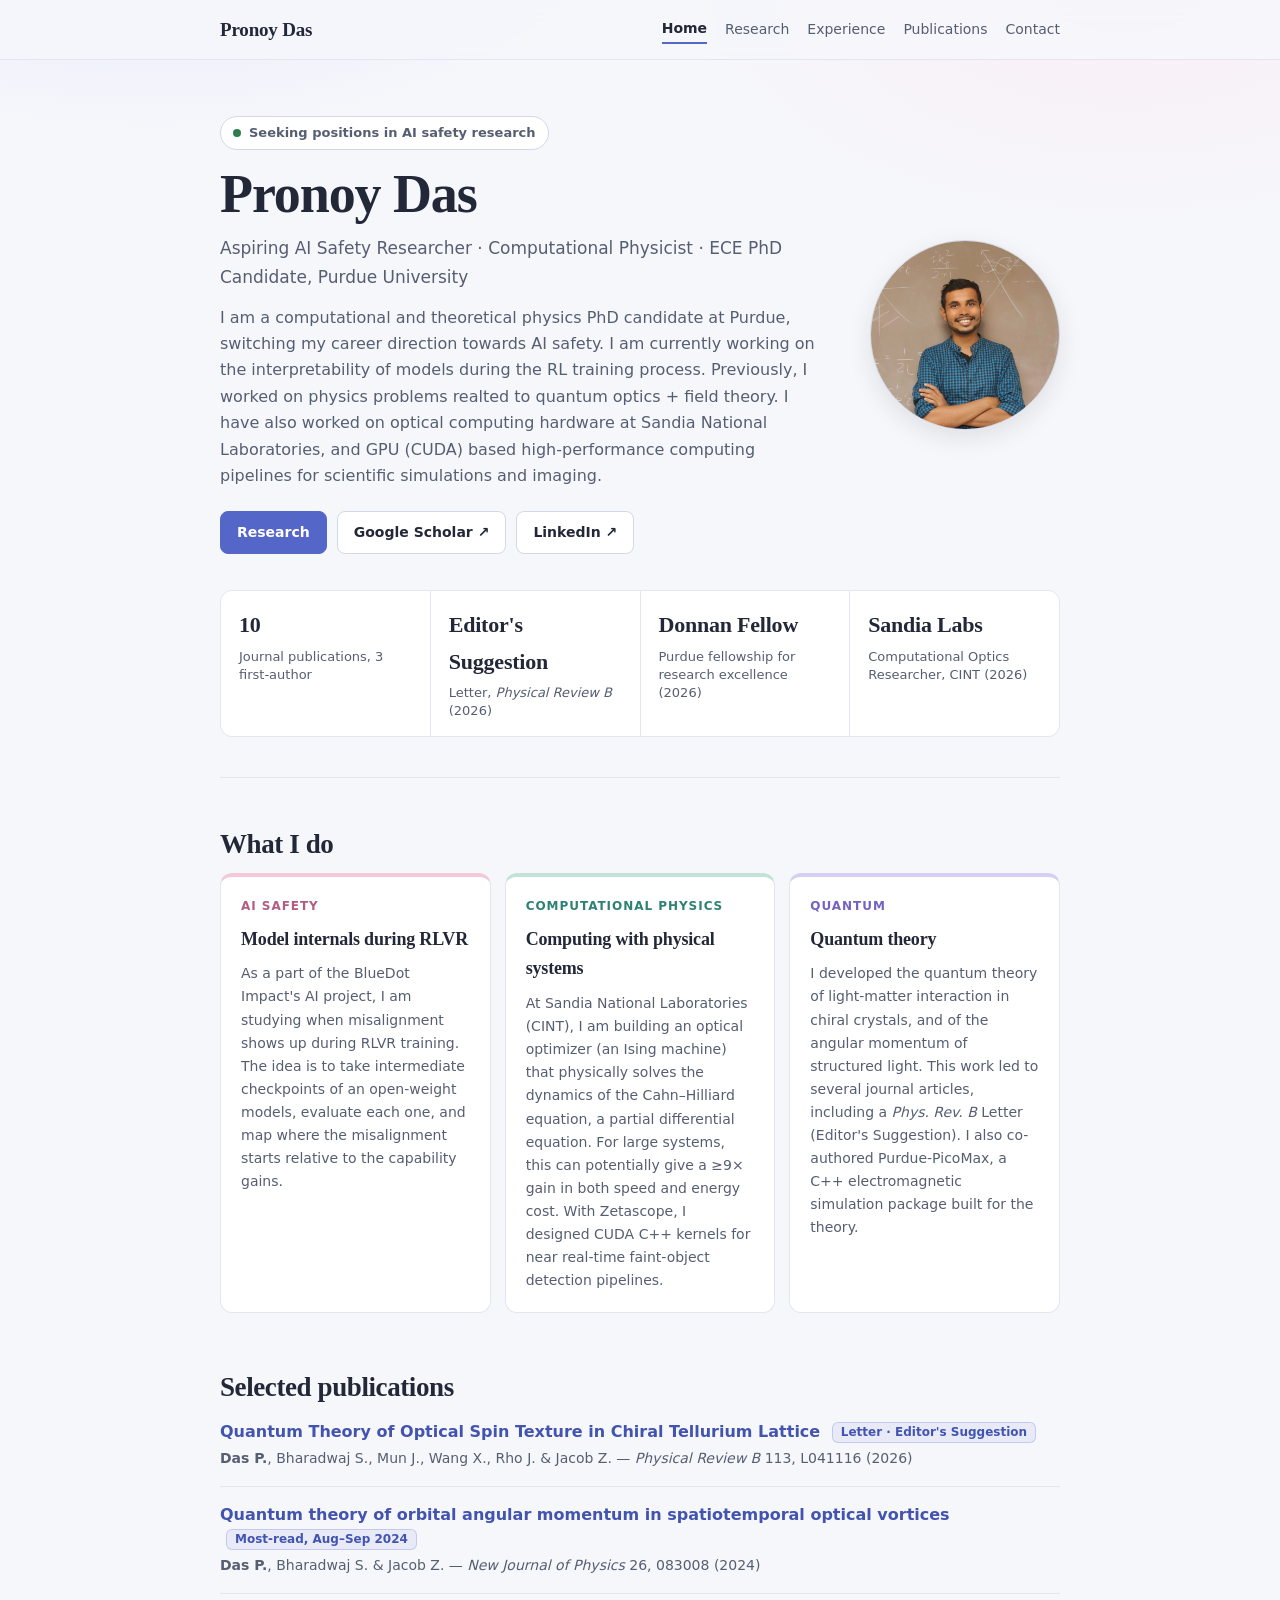
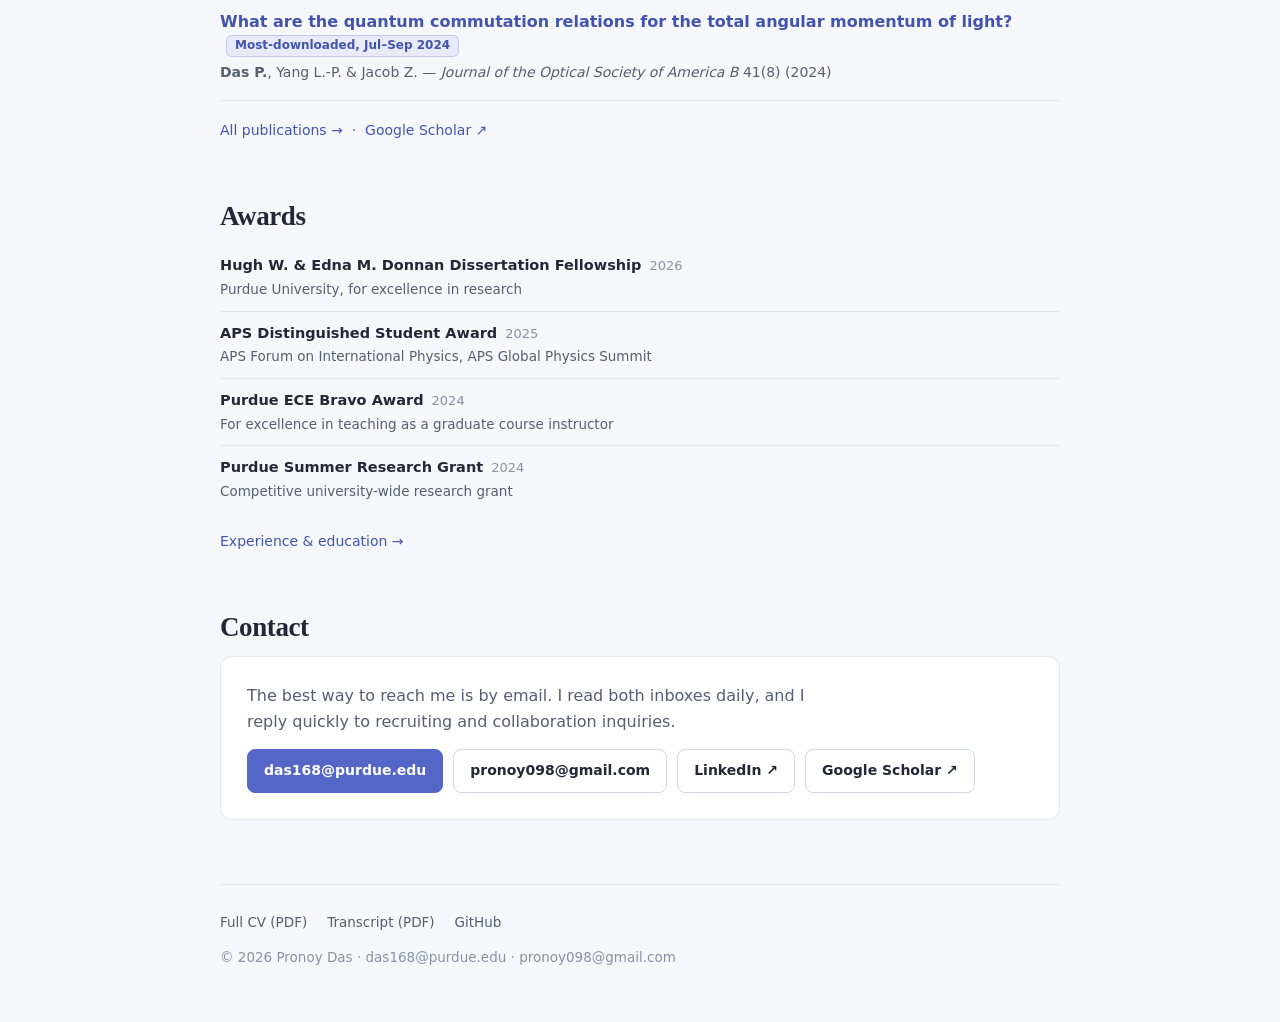
==== index.html @ 450aa536 "updates" ====
<!doctype html>
<html lang="en">
<head>
  <meta charset="utf-8" />
  <meta name="viewport" content="width=device-width, initial-scale=1" />
  <title>Pronoy Das: AI Safety &amp; Computational Physics</title>

  <!-- Primary SEO -->
  <meta name="description" content="Pronoy Das: Aspiring AI Safety Researcher and Computational Physicist" />
  <meta name="robots" content="index, follow, max-image-preview:large, max-snippet:-1, max-video-preview:-1" />
  <link rel="canonical" href="https://daspronoy.github.io/" />
  <meta name="keywords" content="Pronoy Das, AI safety, model internals, interpretability, RLVR, misalignment, computational physics, optical computing, Ising machines, CUDA, GPU computing, HPC, quantum optics, structured light, tellurium, NV centers, Purdue" />

  <!-- Open Graph -->
  <meta property="og:type" content="website" />
  <meta property="og:url" content="https://daspronoy.github.io/" />
  <meta property="og:title" content="Pronoy Das — AI Safety &amp; Computational Physics" />
  <meta property="og:description" content="Aspiring AI safety researcher and computational physicist. PhD candidate at Purdue University. Model internals and misalignment during RLVR, optical computing, CUDA/GPU engineering, and quantum optics." />
  <meta property="og:locale" content="en_US" />
  <meta property="og:image" content="https://daspronoy.github.io/assets/Pronoy.webp" />
  <meta property="og:image:alt" content="Headshot of Pronoy Das" />

  <!-- Twitter -->
  <meta name="twitter:card" content="summary_large_image" />
  <meta name="twitter:title" content="Pronoy Das — AI Safety &amp; Computational Physics" />
  <meta name="twitter:description" content="Aspiring AI safety researcher and computational physicist. Model internals and misalignment during RLVR, optical computing, and quantum optics. PhD candidate at Purdue University." />
  <meta name="twitter:image" content="https://daspronoy.github.io/assets/Pronoy.webp" />

  <!-- Verification -->
  <meta name="google-site-verification" content="42nH_CmQZgl0JxDSsshO5SzyL0wunPwzv5O39DgDNwk" />

  <link rel="stylesheet" href="styles.css" />

  <!-- JSON-LD structured data -->
  <script type="application/ld+json">
  {
    "@context": "https://schema.org",
    "@type": "Person",
    "name": "Pronoy Das",
    "image": "https://daspronoy.github.io/assets/Pronoy.webp",
    "url": "https://daspronoy.github.io/",
    "jobTitle": "Aspiring AI Safety Researcher · Computational Physicist · ECE PhD Candidate in Purdue University",
    "affiliation": [
      {"@type": "Organization", "name": "Purdue University"},
      {"@type": "Organization", "name": "Elmore Family School of Electrical and Computer Engineering"},
      {"@type": "Organization", "name": "Birck Nanotechnology Center"}
    ],
    "alumniOf": [
      {"@type": "Organization", "name": "Indian Institute of Science Education and Research Kolkata"}
    ],
    "knowsAbout": [
      "AI safety", "Model internals and interpretability", "Reinforcement learning with verifiable rewards",
      "Computational physics", "Optical computing", "Ising machines",
      "CUDA", "GPU computing", "High-performance computing",
      "Quantum optics", "Quantum field theory",
      "Structured light", "Nanophotonics", "NV centers"
    ],
    "email": ["mailto:das168@purdue.edu", "mailto:pronoy098@gmail.com"],
    "address": {
      "@type": "PostalAddress",
      "addressLocality": "West Lafayette",
      "addressRegion": "IN",
      "addressCountry": "US"
    },
    "sameAs": [
      "https://www.linkedin.com/in/daspronoy/",
      "https://scholar.google.com/citations?user=Vebs9z4AAAAJ&hl=en",
      "https://github.com/daspronoy"
    ]
  }
  </script>
</head>

<body>
  <header class="site-header">
    <div class="container header-inner">
      <a href="index.html" class="brand">Pronoy Das</a>
      <nav class="site-nav" aria-label="Main navigation">
        <a href="index.html" class="nav-link" aria-current="page">Home</a>
        <a href="research.html" class="nav-link">Research</a>
        <a href="experience.html" class="nav-link">Experience</a>
        <a href="research.html#publications" class="nav-link">Publications</a>
        <a href="#contact" class="nav-link">Contact</a>
      </nav>
    </div>
  </header>

  <main class="container">
    <!-- Hero -->
    <section class="hero">
      <div class="hero-grid">
        <div>
          <span class="status-pill"><span class="status-dot" aria-hidden="true"></span>Seeking positions in AI safety research  </span>
          <h1 class="hero-title">Pronoy Das</h1>
          <p class="hero-subtitle">Aspiring AI Safety Researcher · Computational Physicist · ECE PhD Candidate, Purdue University</p>
          <p class="hero-blurb">
            I am a computational and theoretical physics PhD candidate at Purdue, switching my career direction
            towards AI safety. I am currently working on the interpretability of models during the RL training process. Previously, I worked on physics problems realted to quantum optics + field theory. I have also worked on optical computing hardware at Sandia National Laboratories, and GPU (CUDA) based high-performance computing pipelines for scientific simulations and imaging.
          </p>
          <div class="hero-cta">
            <a class="btn btn-primary" href="research.html">Research</a>
            <a class="btn" href="https://scholar.google.com/citations?user=Vebs9z4AAAAJ&amp;hl=en" target="_blank" rel="noreferrer">Google Scholar ↗</a>
            <a class="btn" href="https://www.linkedin.com/in/daspronoy/" target="_blank" rel="noreferrer">LinkedIn ↗</a>
          </div>
        </div>
        <div class="portrait">
          <img src="assets/Pronoy.webp" alt="Headshot of Pronoy Das" width="190" height="190" loading="eager" />
        </div>
      </div>

      <div class="stats" role="list" aria-label="Highlights">
        <div class="stat" role="listitem">
          <p class="stat-value">10</p>
          <p class="stat-label">Journal publications, 3 first-author</p>
        </div>
        <div class="stat" role="listitem">
          <p class="stat-value">Editor's Suggestion</p>
          <p class="stat-label">Letter, <em>Physical Review B</em> (2026)</p>
        </div>
        <div class="stat" role="listitem">
          <p class="stat-value">Donnan Fellow</p>
          <p class="stat-label">Purdue fellowship for research excellence (2026)</p>
        </div>
        <div class="stat" role="listitem">
          <p class="stat-value">Sandia Labs</p>
          <p class="stat-label">Computational Optics Researcher, CINT (2026)</p>
        </div>
      </div>
    </section>

    <!-- What I do -->
    <section class="section" id="about">
      <h2 class="section-title">What I do</h2>

      <div class="pillars">
        <div class="pillar">
          <span class="kicker">AI Safety</span>
          <h3>Model internals during RLVR</h3>
          <p>
            As a part of the BlueDot Impact's AI project, I am studying when misalignment shows up during RLVR training. The idea is to take intermediate checkpoints of an open-weight models, evaluate each one, and map where the misalignment starts relative to the capability gains.
          </p>
        </div>

        <div class="pillar">
          <span class="kicker">Computational Physics</span>
          <h3>Computing with physical systems</h3>
          <p>
            At Sandia National Laboratories (CINT), I am building an optical optimizer (an Ising machine) that physically
            solves the dynamics of the Cahn&ndash;Hilliard equation, a partial differential equation. For large
            systems, this can potentially give a &ge;9&times; gain in both speed and energy cost. With Zetascope, I designed CUDA C++ kernels for near real-time faint-object detection pipelines.
          </p>
        </div>

        <div class="pillar">
          <span class="kicker">Quantum</span>
          <h3>Quantum theory</h3>
          <p>
            I developed the quantum theory of light-matter interaction in chiral crystals, and of the angular
            momentum of structured light. This work led to several journal articles, including a <em>Phys. Rev. B</em>
            Letter (Editor's Suggestion). I also co-authored Purdue-PicoMax, a C++ electromagnetic simulation
            package built for the theory.
          </p>
        </div>
      </div>
    </section>

    <!-- Selected publications -->
    <section class="section" id="publications">
      <h2 class="section-title">Selected publications</h2>
      <ul class="pub-list">
        <li>
          <p class="pub-title">
            <a href="https://doi.org/10.1103/PhysRevB.113.L041116">Quantum Theory of Optical Spin Texture in Chiral Tellurium Lattice</a>
            <span class="badge">Letter · Editor's Suggestion</span>
          </p>
          <p class="pub-meta"><strong>Das P.</strong>, Bharadwaj S., Mun J., Wang X., Rho J. &amp; Jacob Z. — <em>Physical Review B</em> 113, L041116 (2026)</p>
        </li>
        <li>
          <p class="pub-title">
            <a href="https://doi.org/10.1088/1367-2630/ad692a">Quantum theory of orbital angular momentum in spatiotemporal optical vortices</a>
            <span class="badge">Most-read, Aug–Sep 2024</span>
          </p>
          <p class="pub-meta"><strong>Das P.</strong>, Bharadwaj S. &amp; Jacob Z. — <em>New Journal of Physics</em> 26, 083008 (2024)</p>
        </li>
        <li>
          <p class="pub-title">
            <a href="https://doi.org/10.1364/JOSAB.524752">What are the quantum commutation relations for the total angular momentum of light?</a>
            <span class="badge">Most-downloaded, Jul–Sep 2024</span>
          </p>
          <p class="pub-meta"><strong>Das P.</strong>, Yang L.-P. &amp; Jacob Z. — <em>Journal of the Optical Society of America B</em> 41(8) (2024)</p>
        </li>
      </ul>
      <p class="section-foot">
        <a href="research.html#publications">All publications →</a> &nbsp;·&nbsp;
        <a href="https://scholar.google.com/citations?user=Vebs9z4AAAAJ&amp;hl=en" target="_blank" rel="noreferrer">Google Scholar ↗</a>
      </p>
    </section>

    <!-- Awards -->
    <section class="section" id="awards">
      <h2 class="section-title">Awards</h2>
      <ul class="plain-list">
        <li><strong>Hugh W. &amp; Edna M. Donnan Dissertation Fellowship</strong><span class="when">2026</span>
          <span class="detail">Purdue University, for excellence in research</span></li>
        <li><strong>APS Distinguished Student Award</strong><span class="when">2025</span>
          <span class="detail">APS Forum on International Physics, APS Global Physics Summit</span></li>
        <li><strong>Purdue ECE Bravo Award</strong><span class="when">2024</span>
          <span class="detail">For excellence in teaching as a graduate course instructor</span></li>
        <li><strong>Purdue Summer Research Grant</strong><span class="when">2024</span>
          <span class="detail">Competitive university-wide research grant</span></li>
      </ul>
      <p class="section-foot">
        <a href="experience.html">Experience &amp; education →</a>
      </p>
    </section>

    <!-- Contact -->
    <section class="section" id="contact">
      <h2 class="section-title">Contact</h2>
      <div class="contact-card">
        <p>
          The best way to reach me is by email. I read both inboxes daily, and I reply quickly to
          recruiting and collaboration inquiries.
        </p>
        <div class="contact-links">
          <a class="btn btn-primary" href="mailto:das168@purdue.edu">das168@purdue.edu</a>
          <a class="btn" href="mailto:pronoy098@gmail.com">pronoy098@gmail.com</a>
          <a class="btn" href="https://www.linkedin.com/in/daspronoy/" target="_blank" rel="noreferrer">LinkedIn ↗</a>
          <a class="btn" href="https://scholar.google.com/citations?user=Vebs9z4AAAAJ&amp;hl=en" target="_blank" rel="noreferrer">Google Scholar ↗</a>
        </div>
      </div>
    </section>

    <footer class="footer">
      <ul class="footer-links">
        <li><a href="docs/CV.pdf">Full CV (PDF)</a></li>
        <li><a href="docs/transcript.pdf">Transcript (PDF)</a></li>
        <li><a href="https://github.com/daspronoy" target="_blank" rel="noreferrer">GitHub</a></li>
      </ul>
      <p>© 2026 Pronoy Das · das168@purdue.edu · pronoy098@gmail.com</p>
    </footer>
  </main>
</body>
</html>
---- styles.css ----
/* styles.css — shared by index.html and research.html
   Hand-written CSS (no frameworks). Clean, light, editorial. */

:root{
  --bg: #f6f7fb;
  --bg-alt: #eceff7;
  --ink: #232838;
  --muted: #565e72;
  --faint: #8791a6;
  --accent: #5566c9;
  --accent-dark: #4254b0;
  --border: #e2e6f0;
  --border-strong: #d2d8e8;
  --card: #ffffff;
  --pastel-pink: #f3c9d9;
  --pastel-mint: #c2e4d8;
  --pastel-lavender: #d6cff1;
  --serif: "Iowan Old Style", "Palatino Linotype", Palatino, Georgia, "Times New Roman", serif;
  --sans: ui-sans-serif, system-ui, -apple-system, "Segoe UI", Roboto, Helvetica, Arial, sans-serif;
}

*{ box-sizing: border-box; }

html{ scroll-behavior: smooth; }

body{
  margin: 0;
  background:
    radial-gradient(900px 480px at 12% -5%, rgba(186,196,255,0.35), transparent 55%),
    radial-gradient(800px 420px at 88% 0%, rgba(255,219,233,0.30), transparent 55%),
    radial-gradient(700px 500px at 50% 110%, rgba(196,233,222,0.28), transparent 55%),
    var(--bg);
  color: var(--ink);
  font-family: var(--sans);
  font-size: 16px;
  line-height: 1.65;
  -webkit-font-smoothing: antialiased;
}

.container{
  width: 100%;
  max-width: 880px;
  margin: 0 auto;
  padding: 0 20px;
}

a{ color: var(--accent-dark); text-decoration: none; }
a:hover{ text-decoration: underline; }

.sr-only{
  position: absolute;
  width: 1px; height: 1px;
  padding: 0; margin: -1px;
  overflow: hidden; clip: rect(0,0,0,0);
  border: 0;
}

/* ---------- Header ---------- */
.site-header{
  position: sticky;
  top: 0;
  z-index: 50;
  background: rgba(246,247,251,0.90);
  backdrop-filter: blur(8px);
  border-bottom: 1px solid var(--border);
}

.header-inner{
  display: flex;
  align-items: center;
  justify-content: space-between;
  flex-wrap: wrap;
  gap: 6px 16px;
  padding-top: 14px;
  padding-bottom: 14px;
}

.brand{
  font-family: var(--serif);
  font-size: 19px;
  font-weight: 700;
  color: var(--ink);
  letter-spacing: -0.01em;
}
.brand:hover{ text-decoration: none; color: var(--accent-dark); }

.site-nav{
  display: flex;
  align-items: center;
  flex-wrap: wrap;
  gap: 4px 18px;
}

.nav-link{
  font-size: 14px;
  color: var(--muted);
  padding: 2px 0;
}
.nav-link:hover{ color: var(--ink); text-decoration: none; }
.nav-link[aria-current="page"]{
  color: var(--ink);
  font-weight: 600;
  border-bottom: 2px solid var(--accent);
}

/* ---------- Hero ---------- */
.hero{
  padding: 56px 0 40px;
  border-bottom: 1px solid var(--border);
}

.hero-grid{
  display: grid;
  grid-template-columns: 1fr;
  gap: 28px;
  align-items: center;
}

@media (min-width: 700px){
  .hero-grid{ grid-template-columns: 1fr 190px; gap: 40px; }
}

.status-pill{
  display: inline-flex;
  align-items: center;
  gap: 8px;
  border: 1px solid var(--border-strong);
  background: var(--card);
  border-radius: 999px;
  padding: 5px 12px;
  font-size: 13px;
  font-weight: 600;
  color: var(--muted);
}

.status-dot{
  width: 8px; height: 8px;
  border-radius: 999px;
  background: #2e7d4f;
  flex: none;
}

.hero-title{
  font-family: var(--serif);
  font-size: 44px;
  line-height: 1.05;
  letter-spacing: -0.02em;
  margin: 16px 0 0;
  font-weight: 700;
}

@media (min-width: 700px){
  .hero-title{ font-size: 54px; }
}

.hero-subtitle{
  margin: 12px 0 0;
  font-size: 17px;
  color: var(--muted);
}

.hero-blurb{
  margin: 14px 0 0;
  max-width: 600px;
  color: var(--muted);
}
.hero-blurb strong{ color: var(--ink); }

.hero-cta{
  margin-top: 22px;
  display: flex;
  flex-wrap: wrap;
  gap: 10px;
}

.portrait{
  width: 160px;
  height: 160px;
  border-radius: 50%;
  overflow: hidden;
  border: 1px solid var(--border-strong);
  box-shadow: 0 8px 24px rgba(28,27,23,0.10);
  justify-self: center;
}

@media (min-width: 700px){
  .portrait{ width: 190px; height: 190px; justify-self: end; }
}

.portrait img{
  width: 100%;
  height: 100%;
  object-fit: cover;
  display: block;
}

/* ---------- Buttons ---------- */
.btn{
  display: inline-flex;
  align-items: center;
  gap: 6px;
  border-radius: 8px;
  padding: 9px 16px;
  font-size: 14px;
  font-weight: 600;
  border: 1px solid var(--border-strong);
  background: var(--card);
  color: var(--ink);
  transition: background 140ms ease, border-color 140ms ease;
}
.btn:hover{ text-decoration: none; border-color: var(--faint); background: var(--bg-alt); }

.btn-primary{
  background: var(--accent);
  border-color: var(--accent);
  color: #ffffff;
}
.btn-primary:hover{ background: var(--accent-dark); border-color: var(--accent-dark); }

/* ---------- Stat strip ---------- */
.stats{
  display: grid;
  grid-template-columns: 1fr 1fr;
  gap: 1px;
  background: var(--border);
  border: 1px solid var(--border);
  border-radius: 12px;
  overflow: hidden;
  margin: 36px 0 0;
}

@media (min-width: 700px){
  .stats{ grid-template-columns: repeat(4, 1fr); }
}

.stat{
  background: var(--card);
  padding: 16px 18px;
}

.stat-value{
  margin: 0;
  font-family: var(--serif);
  font-size: 22px;
  font-weight: 700;
  letter-spacing: -0.01em;
}

.stat-label{
  margin: 4px 0 0;
  font-size: 13px;
  color: var(--muted);
  line-height: 1.4;
}

/* ---------- Sections ---------- */
.section{ padding: 44px 0 8px; }

.section-title{
  font-family: var(--serif);
  font-size: 27px;
  font-weight: 700;
  letter-spacing: -0.015em;
  margin: 0 0 6px;
}

.section-intro{
  margin: 0 0 22px;
  color: var(--muted);
  max-width: 640px;
}

.section-foot{
  margin: 18px 0 0;
  font-size: 14px;
  color: var(--muted);
}

/* ---------- Pillars ---------- */
.pillars{
  display: grid;
  grid-template-columns: 1fr;
  gap: 14px;
}

@media (min-width: 700px){
  .pillars{ grid-template-columns: repeat(3, 1fr); }
}

.pillar{
  background: var(--card);
  border: 1px solid var(--border);
  border-radius: 12px;
  padding: 20px;
  border-top: 4px solid var(--pastel-lavender);
}

.pillar:nth-child(1){ border-top-color: var(--pastel-pink); }
.pillar:nth-child(2){ border-top-color: var(--pastel-mint); }
.pillar:nth-child(3){ border-top-color: var(--pastel-lavender); }

.pillar:nth-child(1) .kicker{ color: #b35c83; }
.pillar:nth-child(2) .kicker{ color: #2f8273; }
.pillar:nth-child(3) .kicker{ color: #7461c2; }

.pillar h3{
  font-family: var(--serif);
  font-size: 18px;
  margin: 0 0 8px;
  letter-spacing: -0.01em;
}

.pillar p{
  margin: 0;
  font-size: 14px;
  color: var(--muted);
}

.pillar .kicker{
  display: block;
  font-size: 12px;
  font-weight: 700;
  text-transform: uppercase;
  letter-spacing: 0.08em;
  color: var(--accent);
  margin-bottom: 8px;
}

/* ---------- Experience timeline ---------- */
.timeline{
  list-style: none;
  margin: 0;
  padding: 0;
  border-left: 2px solid var(--border-strong);
}

.timeline li{
  position: relative;
  padding: 0 0 26px 24px;
}

.timeline li:last-child{ padding-bottom: 4px; }

.timeline li::before{
  content: "";
  position: absolute;
  left: -7px;
  top: 7px;
  width: 12px; height: 12px;
  border-radius: 999px;
  background: var(--bg);
  border: 3px solid var(--accent);
}

.role-head{
  display: flex;
  flex-wrap: wrap;
  align-items: baseline;
  gap: 4px 12px;
}

.role-title{
  font-weight: 700;
  font-size: 16px;
  margin: 0;
}

.role-dates{
  font-size: 13px;
  color: var(--faint);
  white-space: nowrap;
}

.role-org{
  margin: 2px 0 6px;
  font-size: 14px;
  color: var(--muted);
  font-style: italic;
}

.role-desc{
  margin: 0;
  font-size: 14.5px;
  color: var(--muted);
  max-width: 660px;
}

.role-desc + .role-desc{ margin-top: 6px; }

/* ---------- Publications ---------- */
.pub-list{
  list-style: none;
  margin: 0;
  padding: 0;
}

.pub-list li{
  padding: 16px 0;
  border-bottom: 1px solid var(--border);
}

.pub-list li:first-child{ padding-top: 4px; }

.pub-title{
  margin: 0;
  font-size: 16px;
  font-weight: 600;
  line-height: 1.45;
}

.pub-meta{
  margin: 4px 0 0;
  font-size: 14px;
  color: var(--muted);
}

.pub-meta em{ font-style: italic; }

.badge{
  display: inline-block;
  font-size: 12px;
  font-weight: 700;
  color: var(--accent-dark);
  background: rgba(85,102,201,0.08);
  border: 1px solid rgba(85,102,201,0.25);
  border-radius: 6px;
  padding: 1px 8px;
  margin-left: 6px;
  vertical-align: 1px;
  white-space: nowrap;
}

/* ---------- Compact two-column blocks (awards / education) ---------- */
.two-col{
  display: grid;
  grid-template-columns: 1fr;
  gap: 14px;
}

@media (min-width: 700px){
  .two-col{ grid-template-columns: 1fr 1fr; gap: 18px; }
}

.plain-list{
  list-style: none;
  margin: 0;
  padding: 0;
}

.plain-list li{
  padding: 10px 0;
  border-bottom: 1px solid var(--border);
  font-size: 14.5px;
}

.plain-list li:last-child{ border-bottom: 0; }

.plain-list .when{
  color: var(--faint);
  font-size: 13px;
  margin-left: 8px;
  white-space: nowrap;
}

.plain-list .detail{
  display: block;
  color: var(--muted);
  font-size: 13.5px;
}

/* ---------- Projects (research page) ---------- */
.project{
  background: var(--card);
  border: 1px solid var(--border);
  border-radius: 12px;
  padding: 22px;
  margin: 0 0 16px;
  border-left: 4px solid var(--pastel-lavender);
}

.project:nth-of-type(3n+1){ border-left-color: var(--pastel-pink); }
.project:nth-of-type(3n+2){ border-left-color: var(--pastel-mint); }
.project:nth-of-type(3n){ border-left-color: var(--pastel-lavender); }

.project h3{
  font-family: var(--serif);
  font-size: 20px;
  margin: 0 0 4px;
  letter-spacing: -0.01em;
}

.project .project-venue{
  margin: 0 0 10px;
  font-size: 13.5px;
  color: var(--faint);
}

.project p{
  margin: 0 0 10px;
  font-size: 14.5px;
  color: var(--muted);
}

.project p:last-child{ margin-bottom: 0; }

.tag-row{
  display: flex;
  flex-wrap: wrap;
  gap: 8px;
  margin-top: 12px;
}

.tag{
  font-size: 12.5px;
  color: var(--muted);
  background: var(--bg-alt);
  border: 1px solid var(--border);
  border-radius: 999px;
  padding: 3px 10px;
}

/* ---------- Contact ---------- */
.contact-card{
  background: var(--card);
  border: 1px solid var(--border);
  border-radius: 12px;
  padding: 26px;
  margin-top: 4px;
}

.contact-card p{ margin: 0 0 14px; color: var(--muted); max-width: 560px; }

.contact-links{
  display: flex;
  flex-wrap: wrap;
  gap: 10px;
}

/* ---------- Footer ---------- */
.footer{
  margin-top: 56px;
  border-top: 1px solid var(--border);
  padding: 26px 0 40px;
  font-size: 13.5px;
  color: var(--faint);
}

.footer-links{
  display: flex;
  flex-wrap: wrap;
  gap: 8px 20px;
  margin: 0 0 10px;
  padding: 0;
  list-style: none;
}

.footer-links a{ color: var(--muted); }

/* ---------- Motion preferences ---------- */
@media (prefers-reduced-motion: reduce){
  html{ scroll-behavior: auto; }
  .btn{ transition: none; }
}

@media print{
  .site-header, .hero-cta, .contact-links{ display: none; }
}
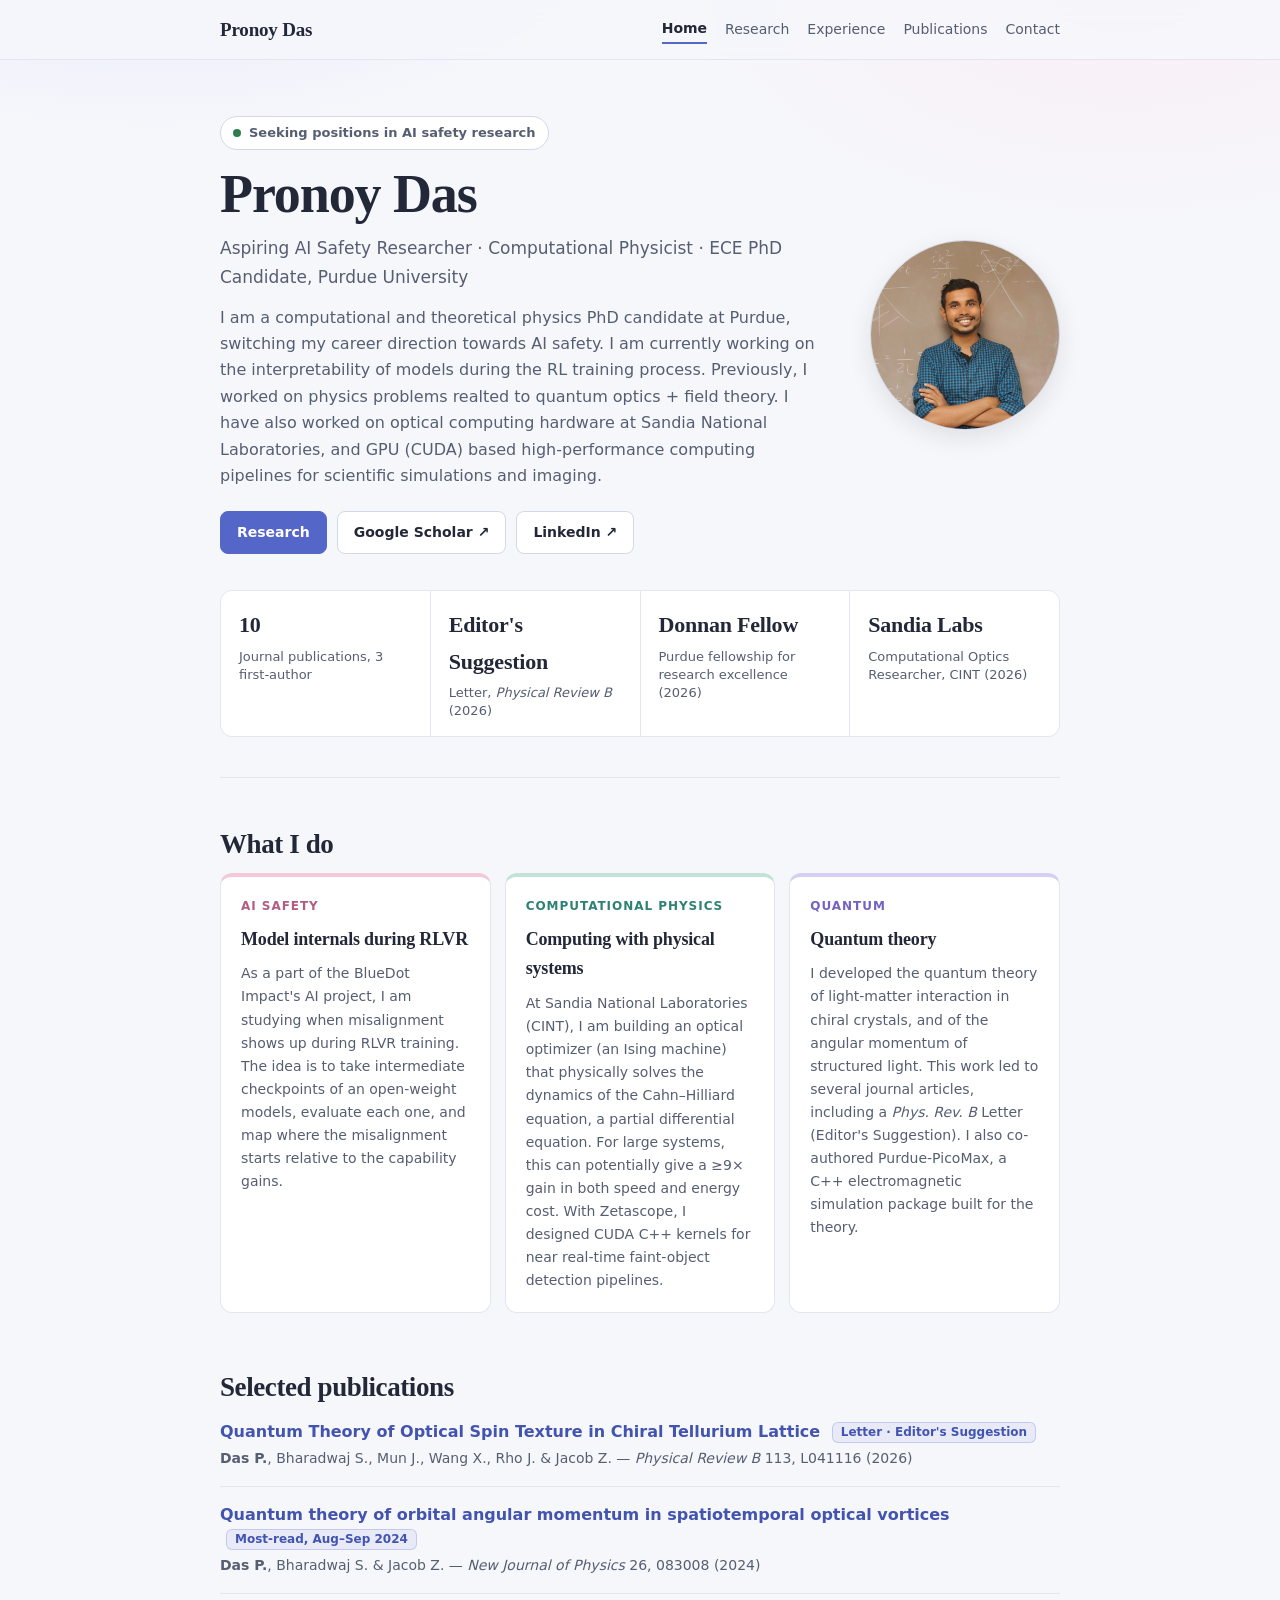
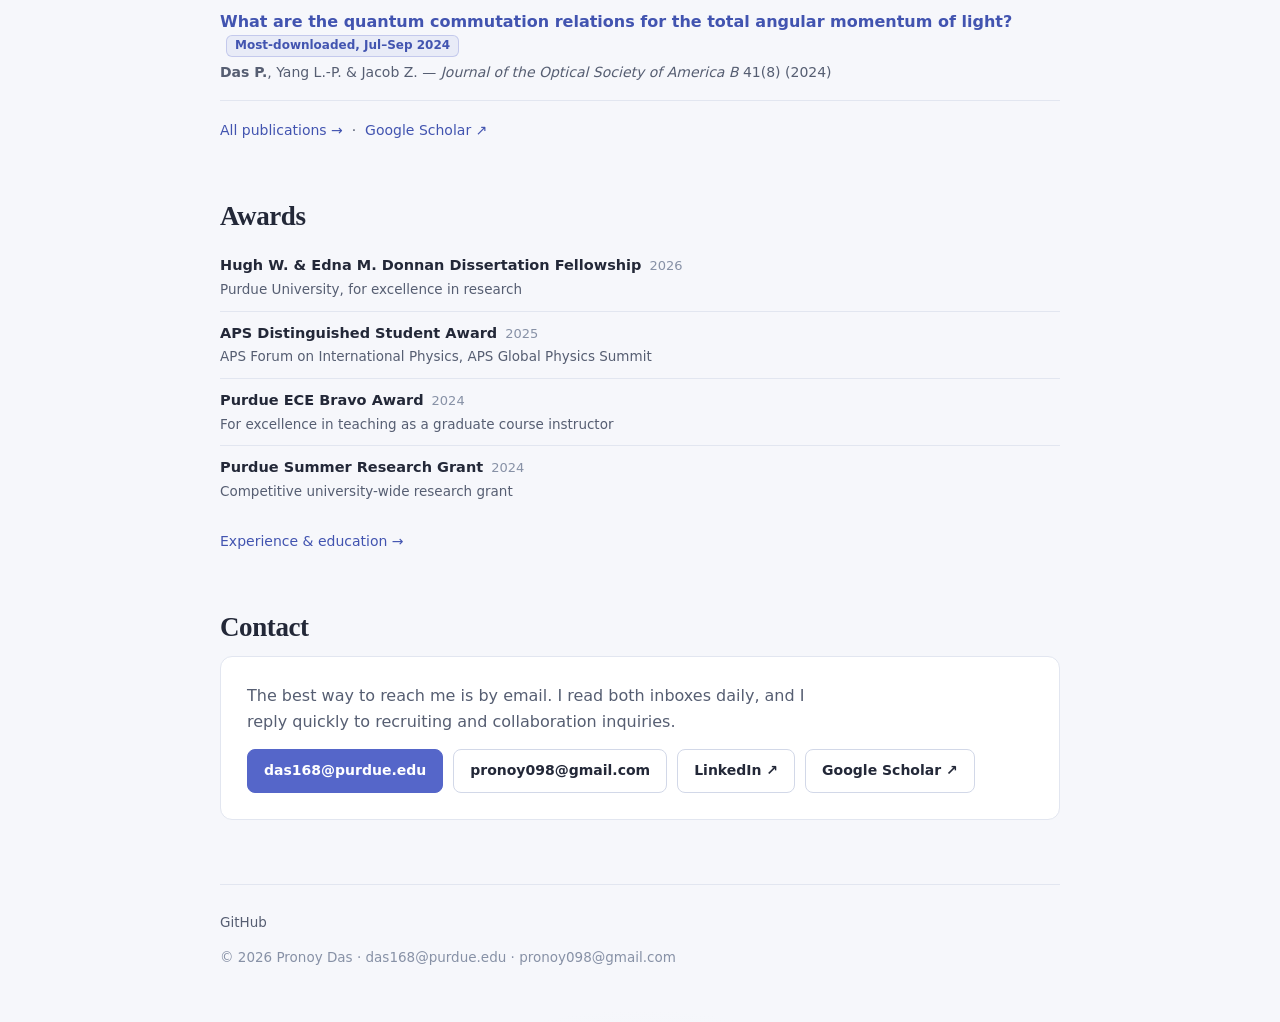
==== commit ab39c57b: "updates" ====
--- a/index.html
+++ b/index.html
@@ -233,8 +233,6 @@
 
     <footer class="footer">
       <ul class="footer-links">
-        <li><a href="docs/CV.pdf">Full CV (PDF)</a></li>
-        <li><a href="docs/transcript.pdf">Transcript (PDF)</a></li>
         <li><a href="https://github.com/daspronoy" target="_blank" rel="noreferrer">GitHub</a></li>
       </ul>
       <p>© 2026 Pronoy Das · das168@purdue.edu · pronoy098@gmail.com</p>
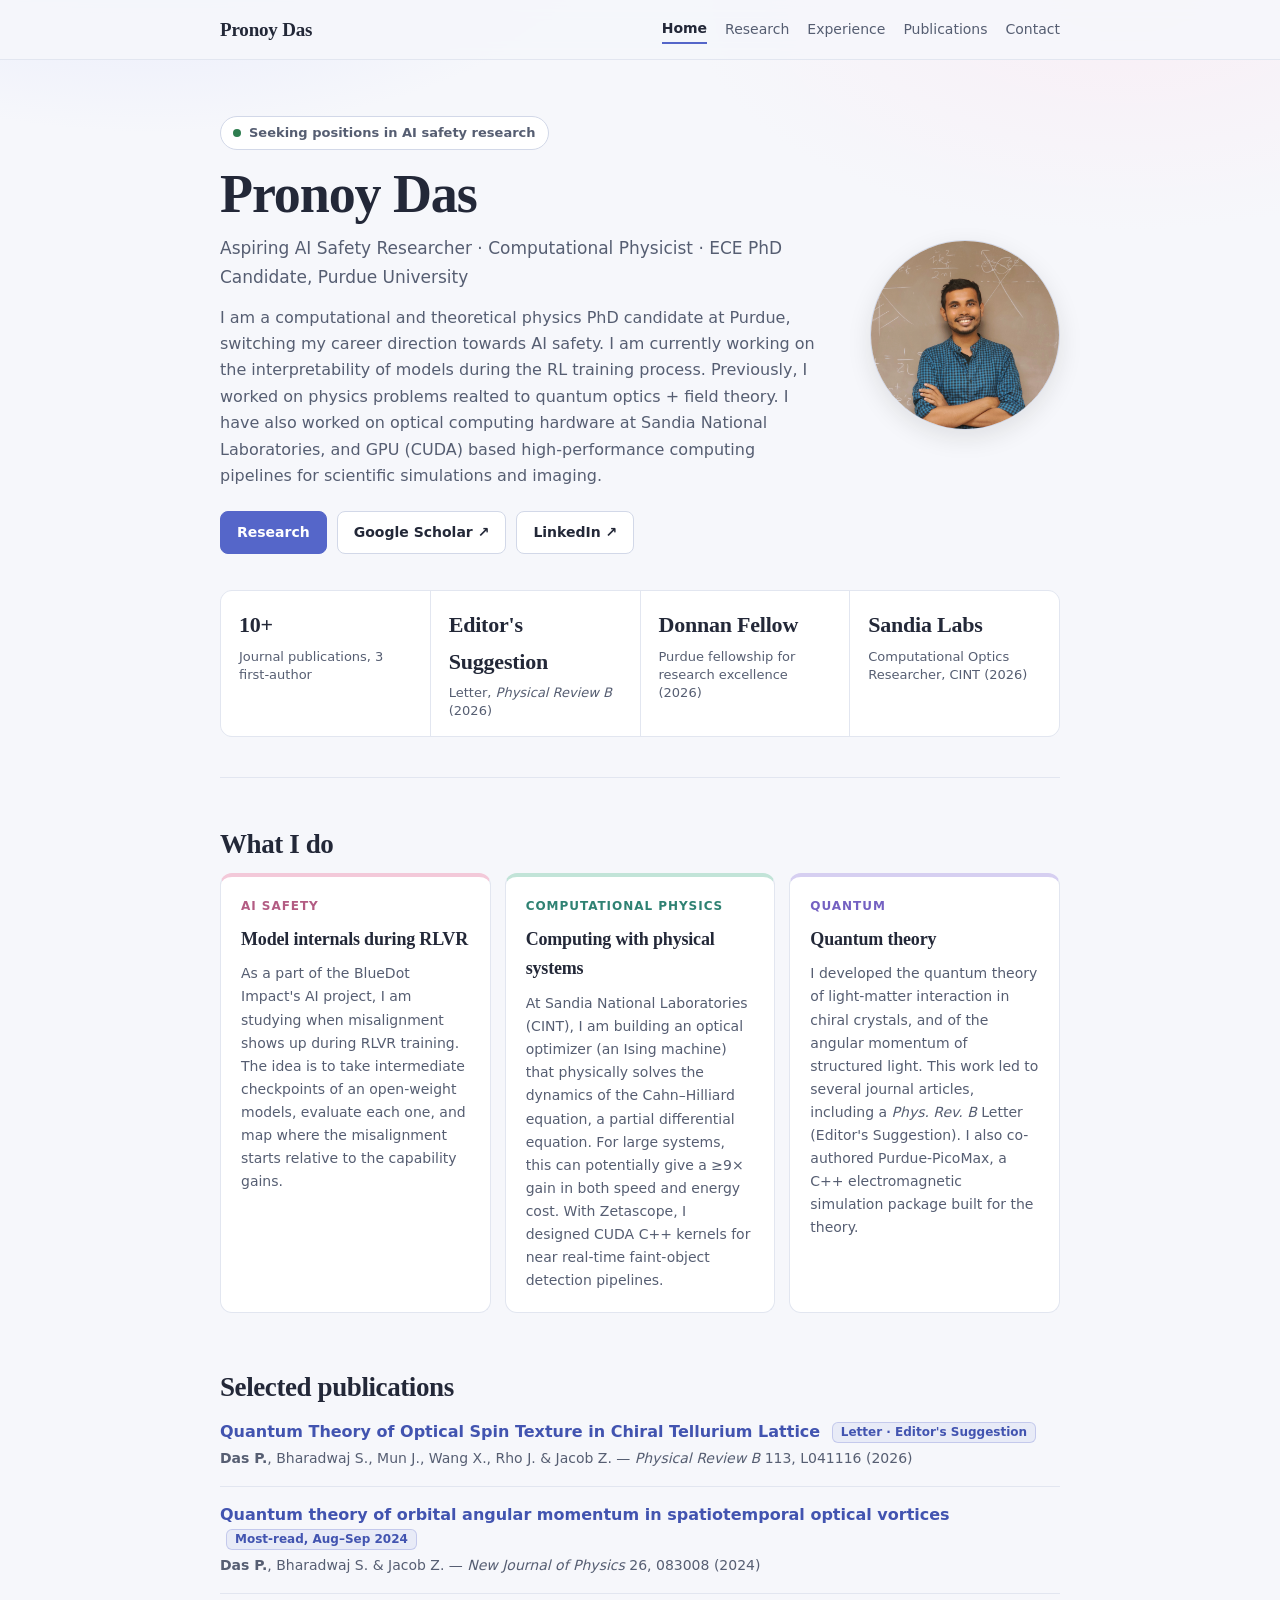
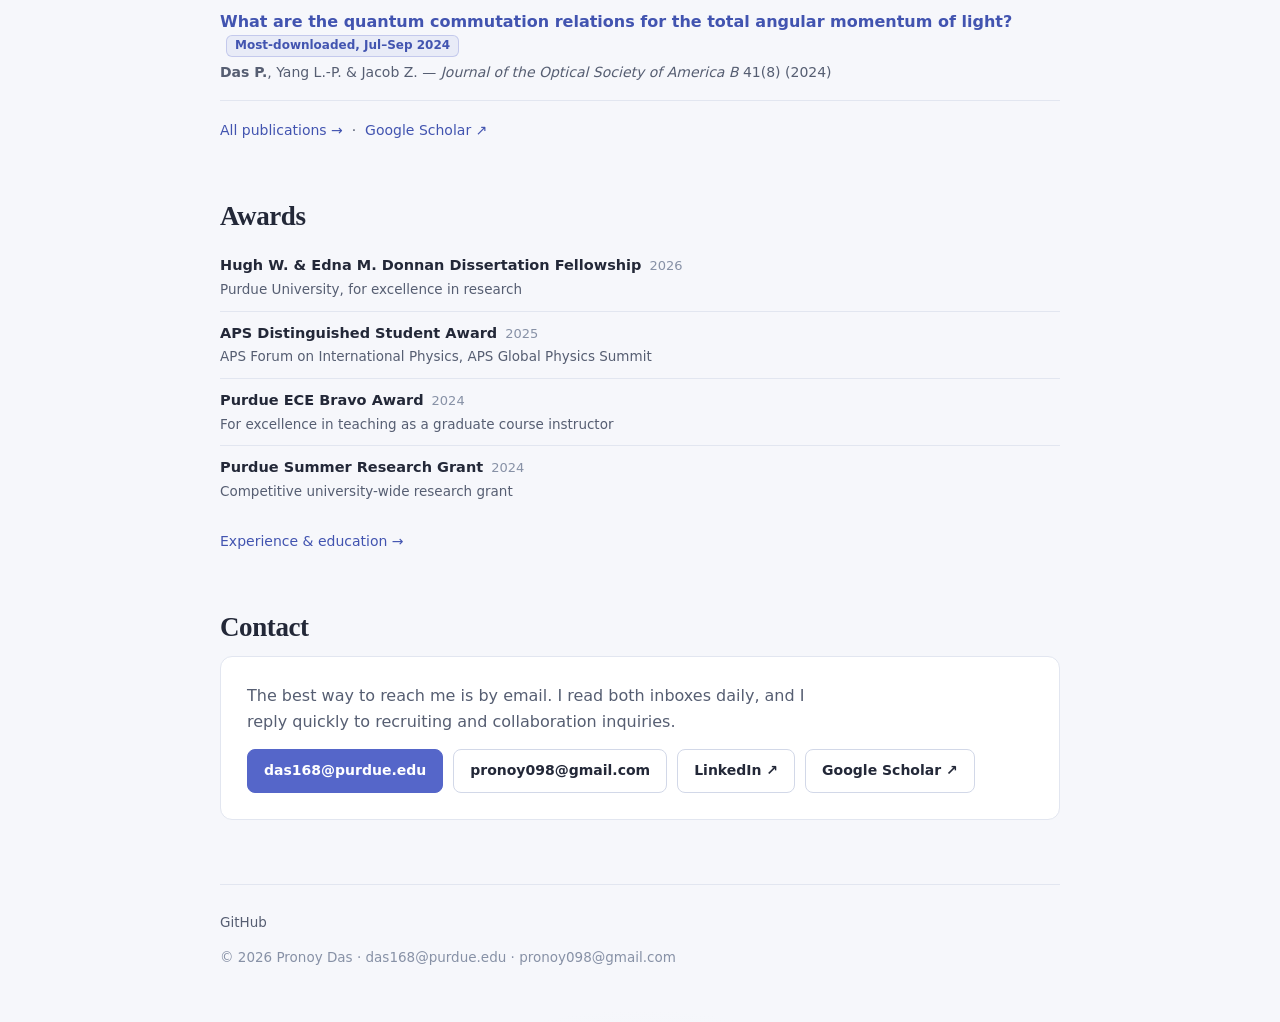
==== commit 34eec4e7: "updates" ====
--- a/index.html
+++ b/index.html
@@ -110,7 +110,7 @@
 
       <div class="stats" role="list" aria-label="Highlights">
         <div class="stat" role="listitem">
-          <p class="stat-value">10</p>
+          <p class="stat-value">10+</p>
           <p class="stat-label">Journal publications, 3 first-author</p>
         </div>
         <div class="stat" role="listitem">
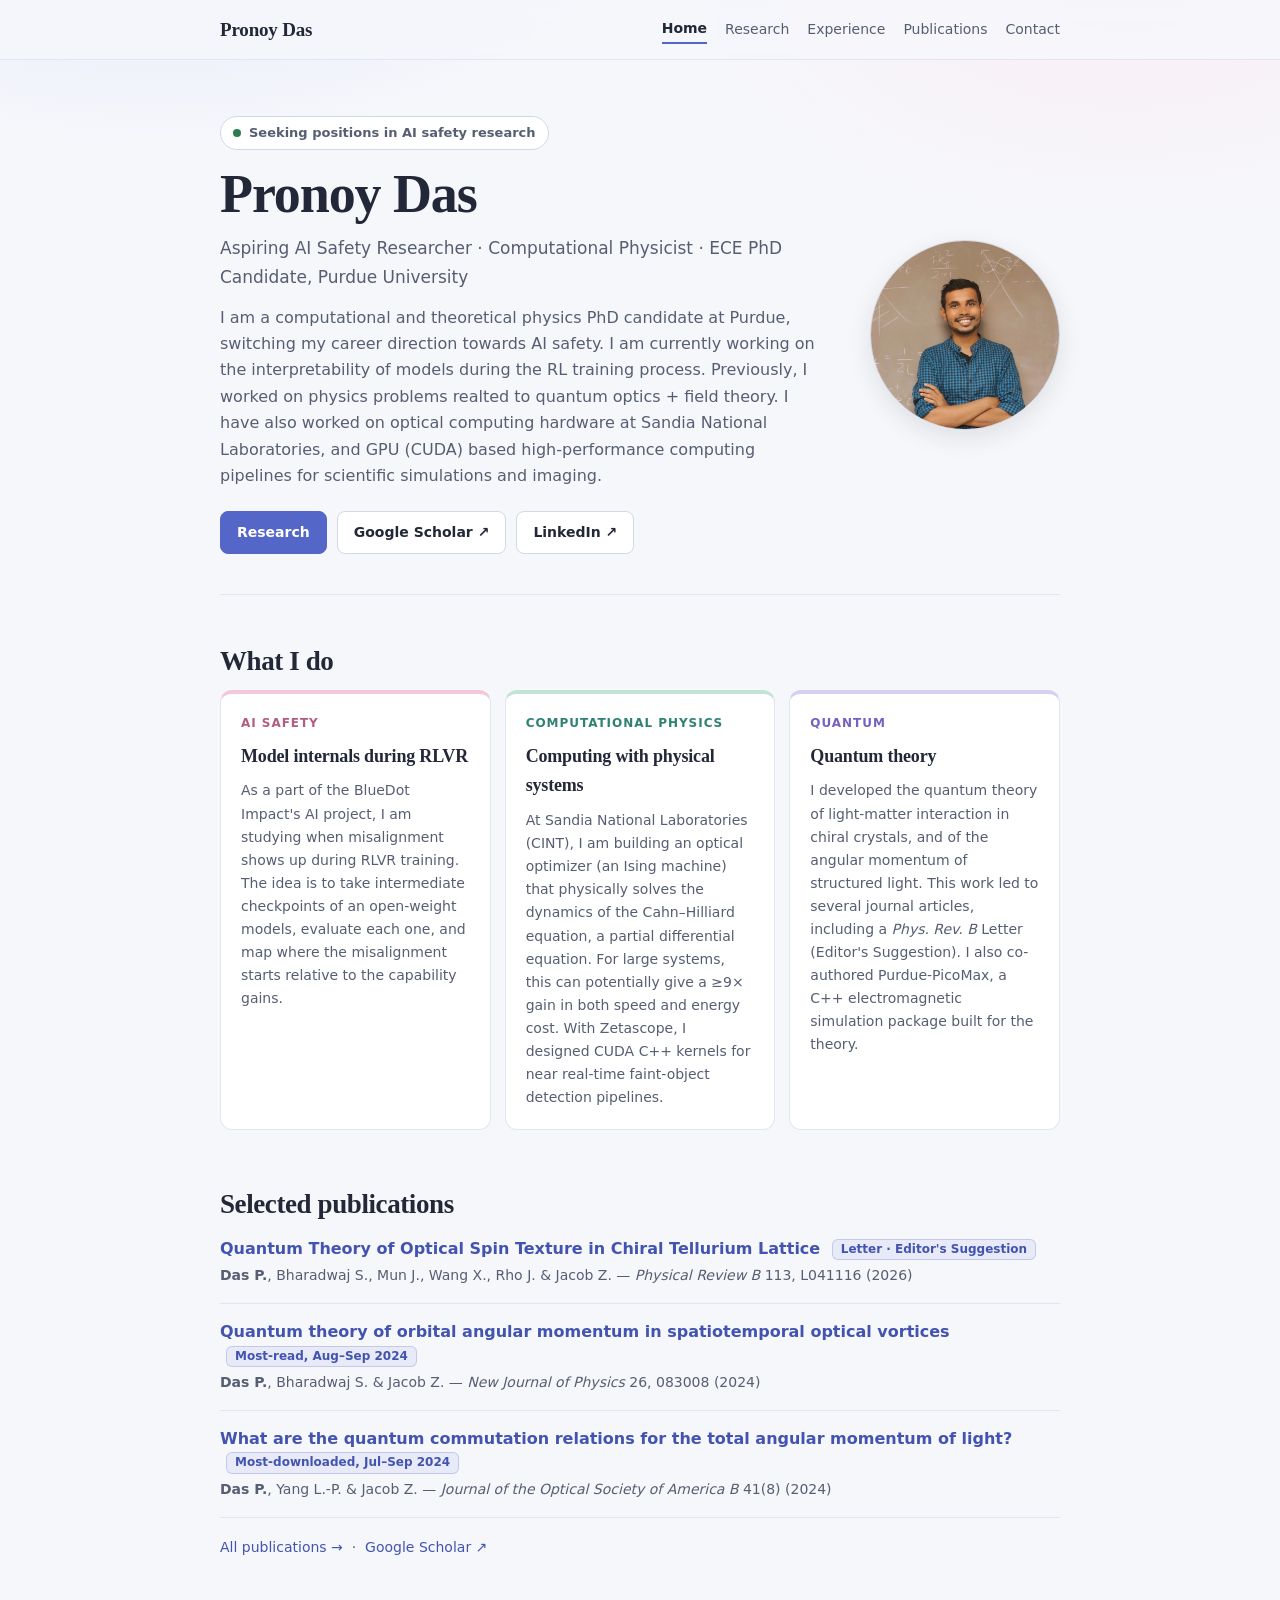
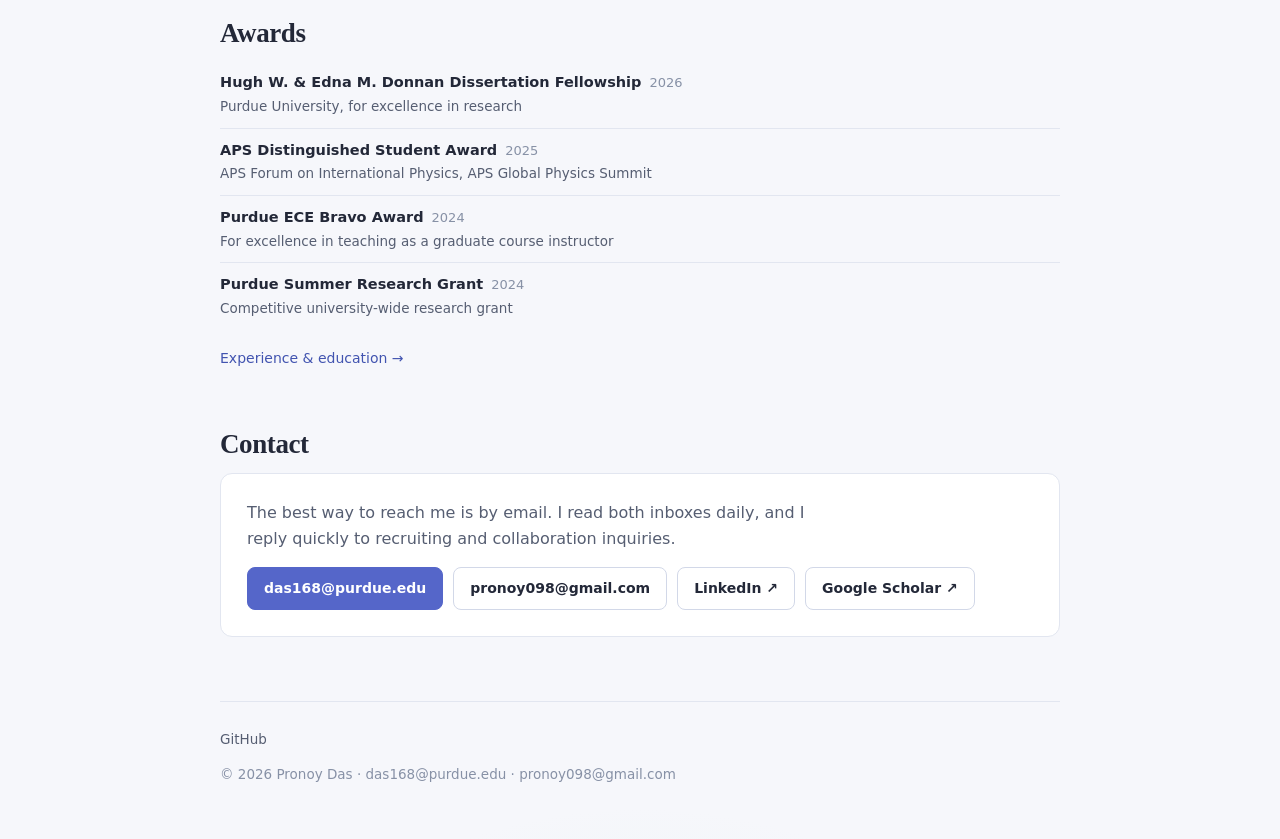
==== commit 9f1b1565: "updates" ====
--- a/index.html
+++ b/index.html
@@ -108,7 +108,7 @@
         </div>
       </div>
 
-      <div class="stats" role="list" aria-label="Highlights">
+      <!-- <div class="stats" role="list" aria-label="Highlights">
         <div class="stat" role="listitem">
           <p class="stat-value">10+</p>
           <p class="stat-label">Journal publications, 3 first-author</p>
@@ -125,7 +125,7 @@
           <p class="stat-value">Sandia Labs</p>
           <p class="stat-label">Computational Optics Researcher, CINT (2026)</p>
         </div>
-      </div>
+      </div> -->
     </section>
 
     <!-- What I do -->
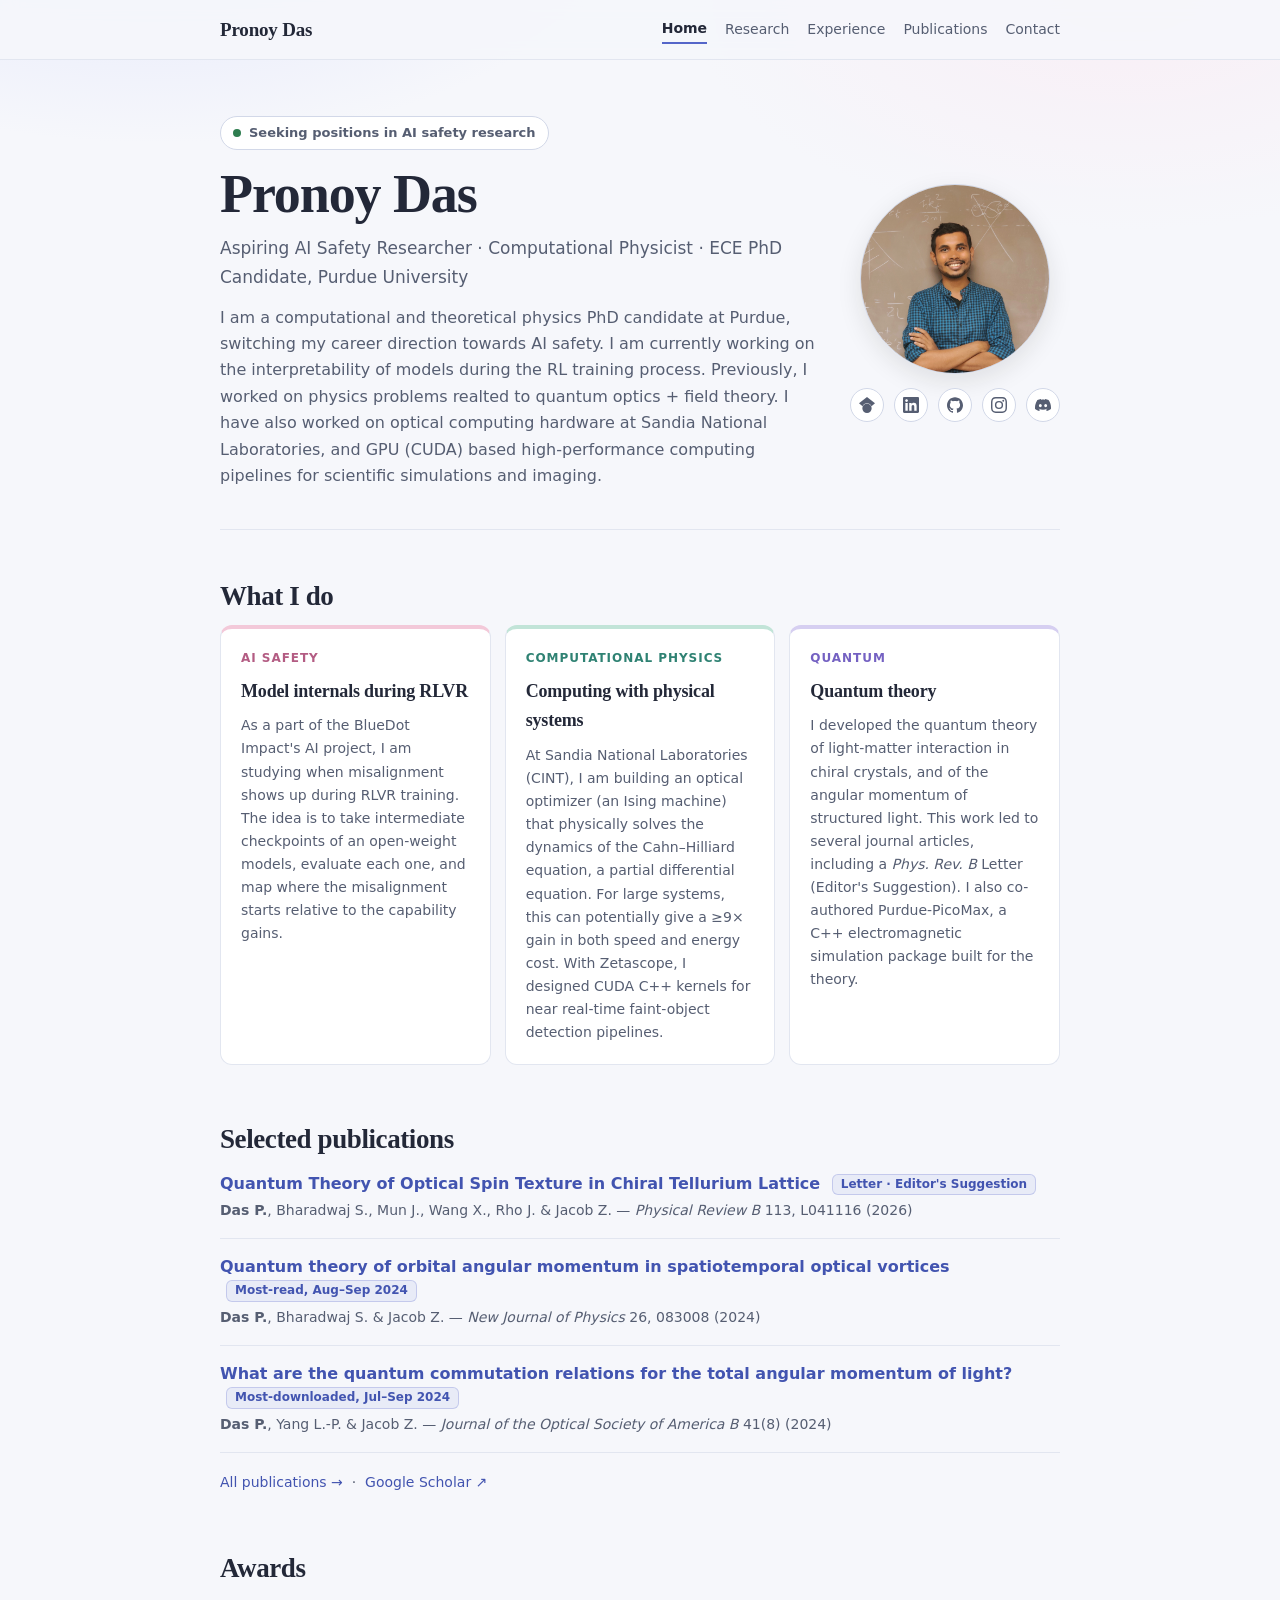
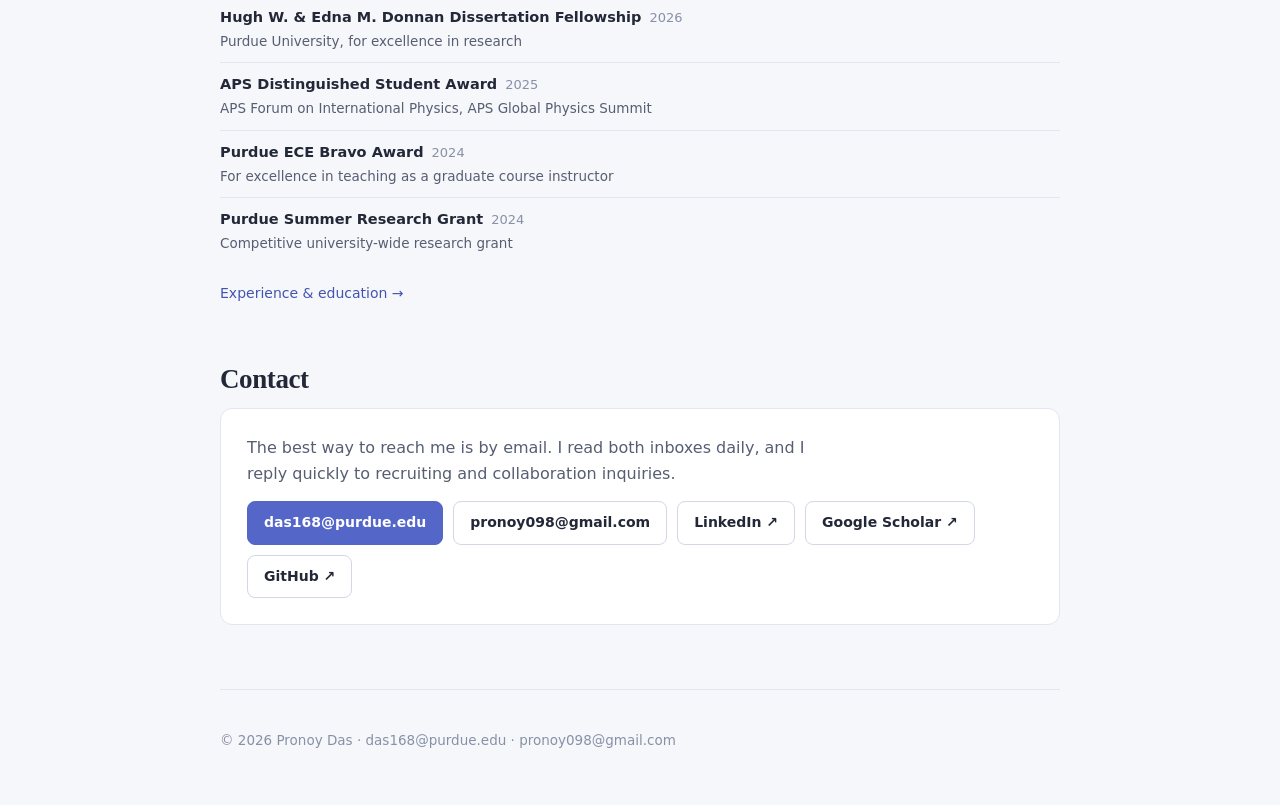
==== commit e815d605: "restructure" ====
--- a/index.html
+++ b/index.html
@@ -97,14 +97,28 @@
             I am a computational and theoretical physics PhD candidate at Purdue, switching my career direction
             towards AI safety. I am currently working on the interpretability of models during the RL training process. Previously, I worked on physics problems realted to quantum optics + field theory. I have also worked on optical computing hardware at Sandia National Laboratories, and GPU (CUDA) based high-performance computing pipelines for scientific simulations and imaging.
           </p>
-          <div class="hero-cta">
-            <a class="btn btn-primary" href="research.html">Research</a>
-            <a class="btn" href="https://scholar.google.com/citations?user=Vebs9z4AAAAJ&amp;hl=en" target="_blank" rel="noreferrer">Google Scholar ↗</a>
-            <a class="btn" href="https://www.linkedin.com/in/daspronoy/" target="_blank" rel="noreferrer">LinkedIn ↗</a>
+        </div>
+        <div class="portrait-col">
+          <div class="portrait">
+            <img src="assets/Pronoy.webp" alt="Headshot of Pronoy Das" width="190" height="190" loading="eager" />
           </div>
-        </div>
-        <div class="portrait">
-          <img src="assets/Pronoy.webp" alt="Headshot of Pronoy Das" width="190" height="190" loading="eager" />
+          <div class="social-icons" aria-label="Social links">
+            <a class="social-icon" href="https://scholar.google.com/citations?user=Vebs9z4AAAAJ&amp;hl=en" target="_blank" rel="noreferrer" title="Google Scholar" aria-label="Google Scholar">
+              <svg viewBox="0 0 24 24" aria-hidden="true"><path d="M5.242 13.769 0 9.5 12 0l12 9.5-5.242 4.269C17.548 11.249 14.978 9.5 12 9.5c-2.977 0-5.548 1.749-6.758 4.269zM12 10a7 7 0 1 0 0 14 7 7 0 0 0 0-14z"/></svg>
+            </a>
+            <a class="social-icon" href="https://www.linkedin.com/in/daspronoy/" target="_blank" rel="noreferrer" title="LinkedIn" aria-label="LinkedIn">
+              <svg viewBox="0 0 24 24" aria-hidden="true"><path d="M20.447 20.452h-3.554v-5.569c0-1.328-.027-3.037-1.852-3.037-1.853 0-2.136 1.445-2.136 2.939v5.667H9.351V9h3.414v1.561h.046c.477-.9 1.637-1.85 3.37-1.85 3.601 0 4.267 2.37 4.267 5.455v6.286zM5.337 7.433c-1.144 0-2.063-.926-2.063-2.065 0-1.138.92-2.063 2.063-2.063 1.14 0 2.064.925 2.064 2.063 0 1.139-.925 2.065-2.064 2.065zm1.782 13.019H3.555V9h3.564v11.452zM22.225 0H1.771C.792 0 0 .774 0 1.729v20.542C0 23.227.792 24 1.771 24h20.451C23.2 24 24 23.227 24 22.271V1.729C24 .774 23.2 0 22.222 0h.003z"/></svg>
+            </a>
+            <a class="social-icon" href="https://github.com/daspronoy" target="_blank" rel="noreferrer" title="GitHub" aria-label="GitHub">
+              <svg viewBox="0 0 24 24" aria-hidden="true"><path d="M12 .297c-6.63 0-12 5.373-12 12 0 5.303 3.438 9.8 8.205 11.385.6.113.82-.258.82-.577 0-.285-.01-1.04-.015-2.04-3.338.724-4.042-1.61-4.042-1.61C4.422 18.07 3.633 17.7 3.633 17.7c-1.087-.744.084-.729.084-.729 1.205.084 1.838 1.236 1.838 1.236 1.07 1.835 2.809 1.305 3.495.998.108-.776.417-1.305.76-1.605-2.665-.3-5.466-1.332-5.466-5.93 0-1.31.465-2.38 1.235-3.22-.135-.303-.54-1.523.105-3.176 0 0 1.005-.322 3.3 1.23.96-.267 1.98-.399 3-.405 1.02.006 2.04.138 3 .405 2.28-1.552 3.285-1.23 3.285-1.23.645 1.653.24 2.873.12 3.176.765.84 1.23 1.91 1.23 3.22 0 4.61-2.805 5.625-5.475 5.92.42.36.81 1.096.81 2.22 0 1.606-.015 2.896-.015 3.286 0 .315.21.69.825.57C20.565 22.092 24 17.592 24 12.297c0-6.627-5.373-12-12-12"/></svg>
+            </a>
+            <a class="social-icon" href="https://www.instagram.com/pronoy_d_/" target="_blank" rel="noreferrer" title="Instagram" aria-label="Instagram">
+              <svg viewBox="0 0 24 24" aria-hidden="true"><path d="M12 2.163c3.204 0 3.584.012 4.85.07 3.252.148 4.771 1.691 4.919 4.919.058 1.265.069 1.645.069 4.849 0 3.205-.012 3.584-.069 4.849-.149 3.225-1.664 4.771-4.919 4.919-1.266.058-1.644.07-4.85.07-3.204 0-3.584-.012-4.849-.07-3.26-.149-4.771-1.699-4.919-4.92-.058-1.265-.07-1.644-.07-4.849 0-3.204.013-3.583.07-4.849.149-3.227 1.664-4.771 4.919-4.919 1.266-.057 1.645-.069 4.849-.069zm0-2.163c-3.259 0-3.667.014-4.947.072-4.358.2-6.78 2.618-6.98 6.98-.059 1.281-.073 1.689-.073 4.948 0 3.259.014 3.668.072 4.948.2 4.358 2.618 6.78 6.98 6.98 1.281.058 1.689.072 4.948.072 3.259 0 3.668-.014 4.948-.072 4.354-.2 6.782-2.618 6.979-6.98.059-1.28.073-1.689.073-4.948 0-3.259-.014-3.667-.072-4.947-.196-4.354-2.617-6.78-6.979-6.98-1.281-.059-1.69-.073-4.949-.073zm0 5.838a6.162 6.162 0 1 0 0 12.324 6.162 6.162 0 0 0 0-12.324zm0 10.162a4 4 0 1 1 0-8 4 4 0 0 1 0 8zm6.406-11.845a1.44 1.44 0 1 0 0 2.881 1.44 1.44 0 0 0 0-2.881z"/></svg>
+            </a>
+            <button class="social-icon" type="button" title="Discord: pronoy_88966 (click to copy)" aria-label="Discord username pronoy_88966, click to copy" onclick="navigator.clipboard.writeText('pronoy_88966');this.title='Copied!';">
+              <svg viewBox="0 0 24 24" aria-hidden="true"><path d="M20.317 4.3698a19.7913 19.7913 0 00-4.8851-1.5152.0741.0741 0 00-.0785.0371c-.211.3753-.4447.8648-.6083 1.2495-1.8447-.2762-3.68-.2762-5.4868 0-.1636-.3933-.4058-.8742-.6177-1.2495a.077.077 0 00-.0785-.037 19.7363 19.7363 0 00-4.8852 1.515.0699.0699 0 00-.0321.0277C.5334 9.0458-.319 13.5799.0992 18.0578a.0824.0824 0 00.0312.0561c2.0528 1.5076 4.0413 2.4228 5.9929 3.0294a.0777.0777 0 00.0842-.0276c.4616-.6304.8731-1.2952 1.226-1.9942a.076.076 0 00-.0416-.1057c-.6528-.2476-1.2743-.5495-1.8722-.8923a.077.077 0 01-.0076-.1277c.1258-.0943.2517-.1923.3718-.2914a.0743.0743 0 01.0776-.0105c3.9278 1.7933 8.18 1.7933 12.0614 0a.0739.0739 0 01.0785.0095c.1202.099.246.1981.3728.2924a.077.077 0 01-.0066.1276 12.2986 12.2986 0 01-1.873.8914.0766.0766 0 00-.0407.1067c.3604.698.7719 1.3628 1.225 1.9932a.076.076 0 00.0842.0286c1.961-.6067 3.9495-1.5219 6.0023-3.0294a.077.077 0 00.0313-.0552c.5004-5.177-.8382-9.6739-3.5485-13.6604a.061.061 0 00-.0312-.0286zM8.02 15.3312c-1.1825 0-2.1569-1.0857-2.1569-2.419 0-1.3332.9555-2.4189 2.157-2.4189 1.2108 0 2.1757 1.0952 2.1568 2.419 0 1.3332-.9555 2.4189-2.1569 2.4189zm7.9748 0c-1.1825 0-2.1569-1.0857-2.1569-2.419 0-1.3332.9554-2.4189 2.1569-2.4189 1.2108 0 2.1757 1.0952 2.1568 2.419 0 1.3332-.946 2.4189-2.1568 2.4189z"/></svg>
+            </button>
+          </div>
         </div>
       </div>
 
@@ -227,14 +241,12 @@
           <a class="btn" href="mailto:pronoy098@gmail.com">pronoy098@gmail.com</a>
           <a class="btn" href="https://www.linkedin.com/in/daspronoy/" target="_blank" rel="noreferrer">LinkedIn ↗</a>
           <a class="btn" href="https://scholar.google.com/citations?user=Vebs9z4AAAAJ&amp;hl=en" target="_blank" rel="noreferrer">Google Scholar ↗</a>
+          <a class="btn" href="https://github.com/daspronoy" target="_blank" rel="noreferrer">GitHub ↗</a>
         </div>
       </div>
     </section>
 
     <footer class="footer">
-      <ul class="footer-links">
-        <li><a href="https://github.com/daspronoy" target="_blank" rel="noreferrer">GitHub</a></li>
-      </ul>
       <p>© 2026 Pronoy Das · das168@purdue.edu · pronoy098@gmail.com</p>
     </footer>
   </main>
--- a/styles.css
+++ b/styles.css
@@ -173,6 +173,18 @@
   gap: 10px;
 }
 
+.portrait-col{
+  display: flex;
+  flex-direction: column;
+  align-items: center;
+  gap: 14px;
+  justify-self: center;
+}
+
+@media (min-width: 700px){
+  .portrait-col{ justify-self: end; }
+}
+
 .portrait{
   width: 160px;
   height: 160px;
@@ -180,11 +192,10 @@
   overflow: hidden;
   border: 1px solid var(--border-strong);
   box-shadow: 0 8px 24px rgba(28,27,23,0.10);
-  justify-self: center;
 }
 
 @media (min-width: 700px){
-  .portrait{ width: 190px; height: 190px; justify-self: end; }
+  .portrait{ width: 190px; height: 190px; }
 }
 
 .portrait img{
@@ -192,6 +203,37 @@
   height: 100%;
   object-fit: cover;
   display: block;
+}
+
+.social-icons{
+  display: flex;
+  gap: 10px;
+}
+
+.social-icon{
+  display: inline-flex;
+  align-items: center;
+  justify-content: center;
+  width: 34px;
+  height: 34px;
+  padding: 0;
+  border-radius: 50%;
+  border: 1px solid var(--border-strong);
+  background: var(--card);
+  color: var(--muted);
+  cursor: pointer;
+  transition: color .15s ease, border-color .15s ease;
+}
+
+.social-icon:hover{
+  color: var(--ink);
+  border-color: var(--ink);
+}
+
+.social-icon svg{
+  width: 16px;
+  height: 16px;
+  fill: currentColor;
 }
 
 /* ---------- Buttons ---------- */
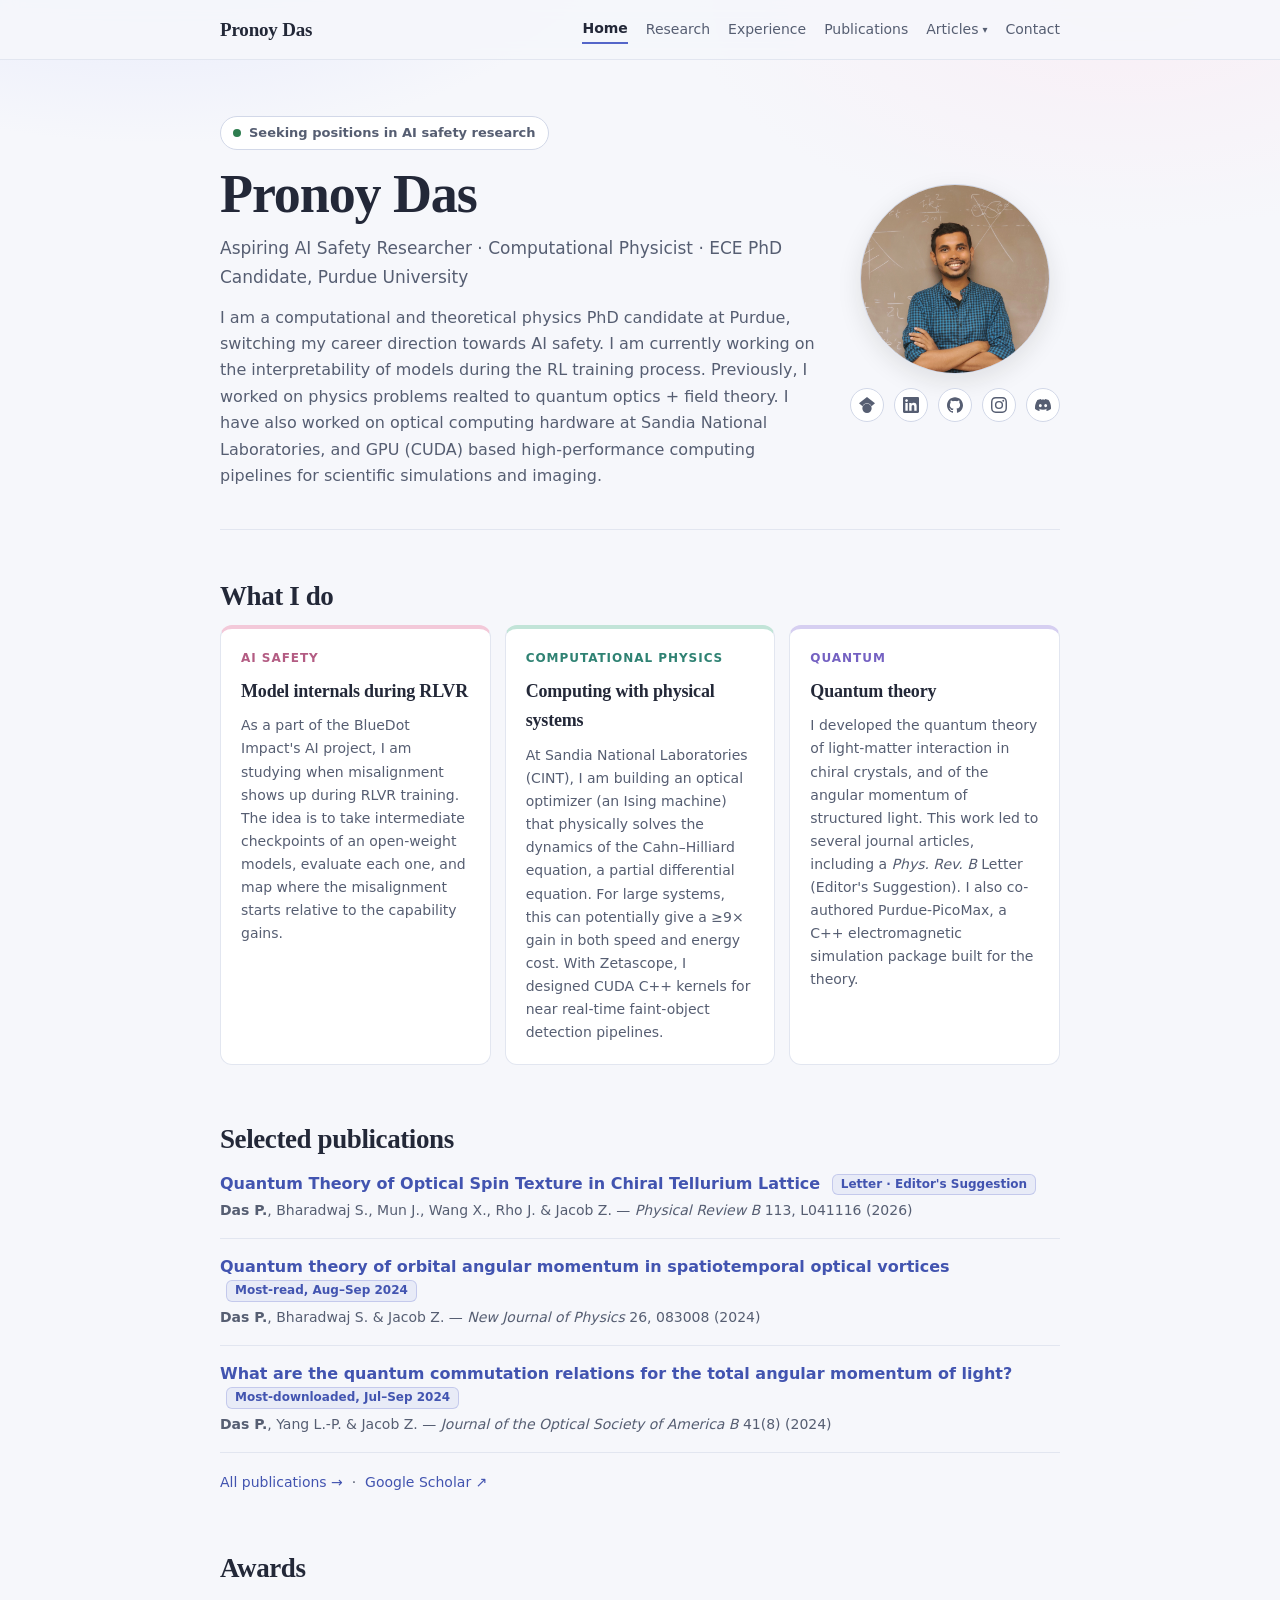
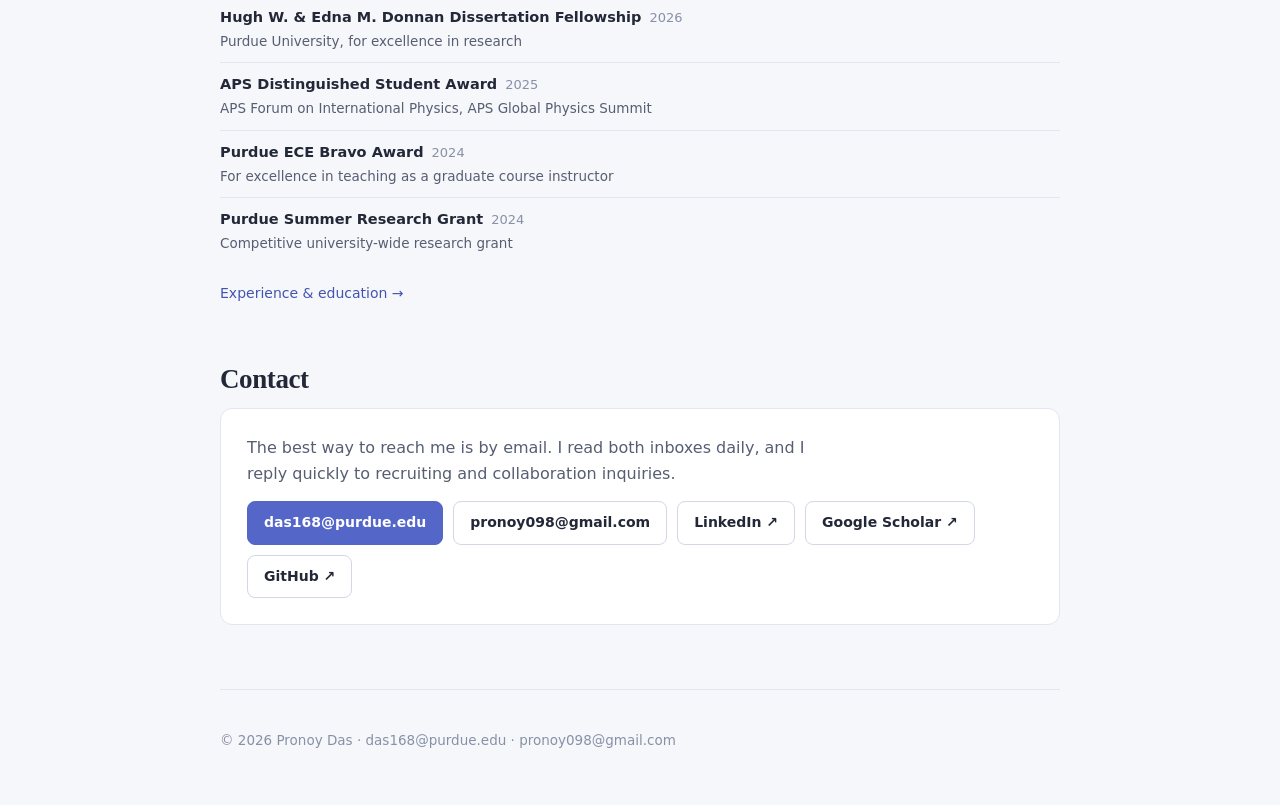
==== commit aba73c35: "RLVR article" ====
--- a/index.html
+++ b/index.html
@@ -29,7 +29,7 @@
   <!-- Verification -->
   <meta name="google-site-verification" content="42nH_CmQZgl0JxDSsshO5SzyL0wunPwzv5O39DgDNwk" />
 
-  <link rel="stylesheet" href="styles.css" />
+  <link rel="stylesheet" href="styles.css?v=3" />
 
   <!-- JSON-LD structured data -->
   <script type="application/ld+json">
@@ -80,6 +80,12 @@
         <a href="research.html" class="nav-link">Research</a>
         <a href="experience.html" class="nav-link">Experience</a>
         <a href="research.html#publications" class="nav-link">Publications</a>
+        <div class="nav-dropdown">
+          <button type="button" class="nav-toggle" aria-haspopup="true" aria-expanded="false">Articles <span class="caret" aria-hidden="true">&#9662;</span></button>
+          <div class="dropdown-menu" role="menu">
+            <a role="menuitem" href="articles/rlvr-self-doubt.html">RLVR taught self-doubt, not deception</a>
+          </div>
+        </div>
         <a href="#contact" class="nav-link">Contact</a>
       </nav>
     </div>
@@ -115,9 +121,9 @@
             <a class="social-icon" href="https://www.instagram.com/pronoy_d_/" target="_blank" rel="noreferrer" title="Instagram" aria-label="Instagram">
               <svg viewBox="0 0 24 24" aria-hidden="true"><path d="M12 2.163c3.204 0 3.584.012 4.85.07 3.252.148 4.771 1.691 4.919 4.919.058 1.265.069 1.645.069 4.849 0 3.205-.012 3.584-.069 4.849-.149 3.225-1.664 4.771-4.919 4.919-1.266.058-1.644.07-4.85.07-3.204 0-3.584-.012-4.849-.07-3.26-.149-4.771-1.699-4.919-4.92-.058-1.265-.07-1.644-.07-4.849 0-3.204.013-3.583.07-4.849.149-3.227 1.664-4.771 4.919-4.919 1.266-.057 1.645-.069 4.849-.069zm0-2.163c-3.259 0-3.667.014-4.947.072-4.358.2-6.78 2.618-6.98 6.98-.059 1.281-.073 1.689-.073 4.948 0 3.259.014 3.668.072 4.948.2 4.358 2.618 6.78 6.98 6.98 1.281.058 1.689.072 4.948.072 3.259 0 3.668-.014 4.948-.072 4.354-.2 6.782-2.618 6.979-6.98.059-1.28.073-1.689.073-4.948 0-3.259-.014-3.667-.072-4.947-.196-4.354-2.617-6.78-6.979-6.98-1.281-.059-1.69-.073-4.949-.073zm0 5.838a6.162 6.162 0 1 0 0 12.324 6.162 6.162 0 0 0 0-12.324zm0 10.162a4 4 0 1 1 0-8 4 4 0 0 1 0 8zm6.406-11.845a1.44 1.44 0 1 0 0 2.881 1.44 1.44 0 0 0 0-2.881z"/></svg>
             </a>
-            <button class="social-icon" type="button" title="Discord: pronoy_88966 (click to copy)" aria-label="Discord username pronoy_88966, click to copy" onclick="navigator.clipboard.writeText('pronoy_88966');this.title='Copied!';">
+            <a class="social-icon" href="https://discord.com/users/pronoy_88966" target="_blank" rel="noreferrer" title="Discord" aria-label="Discord">
               <svg viewBox="0 0 24 24" aria-hidden="true"><path d="M20.317 4.3698a19.7913 19.7913 0 00-4.8851-1.5152.0741.0741 0 00-.0785.0371c-.211.3753-.4447.8648-.6083 1.2495-1.8447-.2762-3.68-.2762-5.4868 0-.1636-.3933-.4058-.8742-.6177-1.2495a.077.077 0 00-.0785-.037 19.7363 19.7363 0 00-4.8852 1.515.0699.0699 0 00-.0321.0277C.5334 9.0458-.319 13.5799.0992 18.0578a.0824.0824 0 00.0312.0561c2.0528 1.5076 4.0413 2.4228 5.9929 3.0294a.0777.0777 0 00.0842-.0276c.4616-.6304.8731-1.2952 1.226-1.9942a.076.076 0 00-.0416-.1057c-.6528-.2476-1.2743-.5495-1.8722-.8923a.077.077 0 01-.0076-.1277c.1258-.0943.2517-.1923.3718-.2914a.0743.0743 0 01.0776-.0105c3.9278 1.7933 8.18 1.7933 12.0614 0a.0739.0739 0 01.0785.0095c.1202.099.246.1981.3728.2924a.077.077 0 01-.0066.1276 12.2986 12.2986 0 01-1.873.8914.0766.0766 0 00-.0407.1067c.3604.698.7719 1.3628 1.225 1.9932a.076.076 0 00.0842.0286c1.961-.6067 3.9495-1.5219 6.0023-3.0294a.077.077 0 00.0313-.0552c.5004-5.177-.8382-9.6739-3.5485-13.6604a.061.061 0 00-.0312-.0286zM8.02 15.3312c-1.1825 0-2.1569-1.0857-2.1569-2.419 0-1.3332.9555-2.4189 2.157-2.4189 1.2108 0 2.1757 1.0952 2.1568 2.419 0 1.3332-.9555 2.4189-2.1569 2.4189zm7.9748 0c-1.1825 0-2.1569-1.0857-2.1569-2.419 0-1.3332.9554-2.4189 2.1569-2.4189 1.2108 0 2.1757 1.0952 2.1568 2.419 0 1.3332-.946 2.4189-2.1568 2.4189z"/></svg>
-            </button>
+            </a>
           </div>
         </div>
       </div>
--- a/styles.css
+++ b/styles.css
@@ -103,6 +103,76 @@
   border-bottom: 2px solid var(--accent);
 }
 
+/* ---------- Nav dropdown ---------- */
+.nav-dropdown{ position: relative; display: inline-flex; }
+
+.nav-toggle{
+  font: inherit;
+  font-size: 14px;
+  color: var(--muted);
+  background: none;
+  border: 0;
+  padding: 2px 0;
+  cursor: pointer;
+  display: inline-flex;
+  align-items: center;
+  gap: 4px;
+}
+.nav-toggle:hover{ color: var(--ink); }
+.nav-toggle .caret{ font-size: 10px; line-height: 1; }
+
+.nav-dropdown.is-current .nav-toggle{
+  color: var(--ink);
+  font-weight: 600;
+  border-bottom: 2px solid var(--accent);
+}
+
+.dropdown-menu{
+  position: absolute;
+  top: 100%;
+  right: 0;
+  margin-top: 8px;
+  min-width: 260px;
+  background: var(--card);
+  border: 1px solid var(--border-strong);
+  border-radius: 10px;
+  box-shadow: 0 10px 28px rgba(28,27,23,0.12);
+  padding: 6px;
+  opacity: 0;
+  visibility: hidden;
+  transform: translateY(-4px);
+  transition: opacity 120ms ease, transform 120ms ease, visibility 120ms;
+}
+
+/* invisible bridge so the menu survives the gap on hover */
+.dropdown-menu::before{
+  content: "";
+  position: absolute;
+  left: 0; right: 0; top: -10px;
+  height: 10px;
+}
+
+.nav-dropdown:hover .dropdown-menu,
+.nav-dropdown:focus-within .dropdown-menu{
+  opacity: 1;
+  visibility: visible;
+  transform: translateY(0);
+}
+
+.dropdown-menu a{
+  display: block;
+  padding: 8px 12px;
+  border-radius: 7px;
+  font-size: 14px;
+  line-height: 1.4;
+  color: var(--ink);
+}
+.dropdown-menu a:hover{ background: var(--bg-alt); text-decoration: none; }
+
+@media (max-width: 560px){
+  .dropdown-menu{ min-width: 220px; }
+}
+
 /* ---------- Hero ---------- */
 .hero{
   padding: 56px 0 40px;
@@ -598,6 +668,275 @@
 
 .footer-links a{ color: var(--muted); }
 
+/* ---------- Article (long-form) ---------- */
+.article-wrap{ max-width: 720px; }
+.article-page .site-header .container{ max-width: 720px; }
+
+.article-head{
+  padding: 48px 0 26px;
+  border-bottom: 1px solid var(--border);
+}
+
+.article-kicker{
+  display: inline-block;
+  font-size: 12px;
+  font-weight: 700;
+  text-transform: uppercase;
+  letter-spacing: 0.08em;
+  color: var(--accent);
+  margin: 0 0 10px;
+}
+
+.article-title{
+  font-family: var(--serif);
+  font-size: 34px;
+  line-height: 1.15;
+  letter-spacing: -0.02em;
+  font-weight: 700;
+  margin: 0;
+}
+
+@media (min-width: 700px){
+  .article-title{ font-size: 42px; }
+}
+
+.article-byline{
+  margin: 14px 0 0;
+  font-size: 14px;
+  color: var(--faint);
+}
+.article-byline strong{ color: var(--ink); font-weight: 600; }
+.article-byline .sep{ margin: 0 8px; }
+
+.article-actions{
+  margin-top: 18px;
+  display: flex;
+  flex-wrap: wrap;
+  gap: 10px;
+}
+
+.article-body{
+  font-family: var(--serif);
+  font-size: 18.5px;
+  line-height: 1.72;
+  color: #2a2f40;
+  padding-bottom: 8px;
+}
+
+.article-body p{ margin: 0 0 20px; }
+
+.article-body h2{
+  font-family: var(--serif);
+  font-size: 25px;
+  font-weight: 700;
+  letter-spacing: -0.015em;
+  line-height: 1.25;
+  margin: 44px 0 14px;
+  scroll-margin-top: 90px;
+}
+
+.article-body h3{
+  font-family: var(--serif);
+  font-size: 20px;
+  font-weight: 700;
+  margin: 32px 0 10px;
+  scroll-margin-top: 90px;
+}
+
+.article-body a{ text-decoration: underline; text-underline-offset: 2px; }
+
+.abstract{
+  background: var(--card);
+  border: 1px solid var(--border);
+  border-left: 4px solid var(--pastel-lavender);
+  border-radius: 12px;
+  padding: 20px 22px;
+  margin: 28px 0 34px;
+  font-size: 16.5px;
+  line-height: 1.62;
+  color: var(--muted);
+}
+.abstract p{ margin: 0; }
+.abstract .label{
+  display: block;
+  font-family: var(--sans);
+  font-size: 12px;
+  font-weight: 700;
+  text-transform: uppercase;
+  letter-spacing: 0.08em;
+  color: var(--accent);
+  margin-bottom: 8px;
+}
+
+/* Table of contents */
+.toc{
+  background: var(--card);
+  border: 1px solid var(--border);
+  border-radius: 12px;
+  padding: 18px 22px;
+  margin: 0 0 36px;
+  font-family: var(--sans);
+}
+.toc h2{
+  font-family: var(--sans);
+  font-size: 12px;
+  font-weight: 700;
+  text-transform: uppercase;
+  letter-spacing: 0.08em;
+  color: var(--faint);
+  margin: 0 0 10px;
+}
+.toc ol{
+  margin: 0;
+  padding-left: 20px;
+  font-size: 14.5px;
+  line-height: 1.5;
+}
+.toc li{ margin: 6px 0; }
+.toc a{ color: var(--muted); text-decoration: none; }
+.toc a:hover{ color: var(--accent-dark); text-decoration: underline; }
+
+/* Transcript / specimen boxes */
+.specimen{
+  background: var(--card);
+  border: 1px solid var(--border-strong);
+  border-radius: 12px;
+  padding: 18px 20px;
+  margin: 26px 0;
+  font-family: var(--sans);
+  font-size: 15px;
+  line-height: 1.6;
+  color: var(--ink);
+}
+.specimen p{ margin: 0 0 12px; }
+.specimen p:last-child{ margin-bottom: 0; }
+.specimen .speaker{
+  font-weight: 700;
+  color: var(--muted);
+}
+.specimen .quote{
+  border-left: 3px solid var(--pastel-mint);
+  padding-left: 14px;
+  color: #333a4d;
+}
+.specimen .turn{
+  border-top: 1px solid var(--border);
+  padding-top: 12px;
+  margin-top: 14px;
+}
+.specimen .note{
+  font-size: 13px;
+  color: var(--faint);
+  line-height: 1.5;
+}
+.specimen .display{
+  text-align: center;
+  margin: 10px 0;
+}
+
+/* Figures */
+.article-body figure{
+  margin: 32px 0;
+}
+.article-body figure img{
+  display: block;
+  width: 100%;
+  height: auto;
+  border: 1px solid var(--border);
+  border-radius: 10px;
+  background: var(--card);
+}
+.article-body figcaption{
+  margin-top: 10px;
+  font-family: var(--sans);
+  font-size: 13.5px;
+  line-height: 1.55;
+  color: var(--faint);
+}
+.article-body figcaption strong{ color: var(--muted); }
+
+/* Key-numbers strip */
+.keynums{
+  display: grid;
+  grid-template-columns: 1fr 1fr;
+  gap: 1px;
+  background: var(--border);
+  border: 1px solid var(--border);
+  border-radius: 12px;
+  overflow: hidden;
+  margin: 30px 0;
+  font-family: var(--sans);
+}
+@media (min-width: 700px){
+  .keynums{ grid-template-columns: repeat(4, 1fr); }
+}
+.keynums div{ background: var(--card); padding: 14px 16px; }
+.keynums .n{
+  font-family: var(--serif);
+  font-size: 18px;
+  white-space: nowrap;
+  font-weight: 700;
+  letter-spacing: -0.01em;
+  margin: 0;
+}
+.keynums .l{
+  margin: 3px 0 0;
+  font-size: 12.5px;
+  line-height: 1.35;
+  color: var(--muted);
+}
+
+/* Data table */
+.table-scroll{
+  overflow-x: auto;
+  margin: 26px 0;
+  border: 1px solid var(--border);
+  border-radius: 12px;
+  background: var(--card);
+}
+.data-table{
+  border-collapse: collapse;
+  width: 100%;
+  font-family: var(--sans);
+  font-size: 13.5px;
+  min-width: 620px;
+}
+.data-table th, .data-table td{
+  text-align: left;
+  padding: 9px 14px;
+  border-bottom: 1px solid var(--border);
+  vertical-align: top;
+}
+.data-table thead th{
+  font-size: 12px;
+  text-transform: uppercase;
+  letter-spacing: 0.06em;
+  color: var(--faint);
+  white-space: nowrap;
+}
+.data-table tbody tr:last-child td{ border-bottom: 0; }
+.data-table td.num{ white-space: nowrap; text-align: right; font-variant-numeric: tabular-nums; }
+.data-table .verdict{ color: var(--muted); }
+
+.article-body ul.tight{
+  margin: 0 0 20px;
+  padding-left: 22px;
+}
+.article-body ul.tight li{ margin: 6px 0; }
+
+.appendix-note{
+  font-family: var(--sans);
+  font-size: 14.5px;
+  color: var(--muted);
+  background: var(--bg-alt);
+  border: 1px solid var(--border);
+  border-radius: 12px;
+  padding: 16px 18px;
+  margin: 26px 0;
+}
+.appendix-note p{ margin: 0 0 10px; }
+.appendix-note p:last-child{ margin: 0; }
+
 /* ---------- Motion preferences ---------- */
 @media (prefers-reduced-motion: reduce){
   html{ scroll-behavior: auto; }
